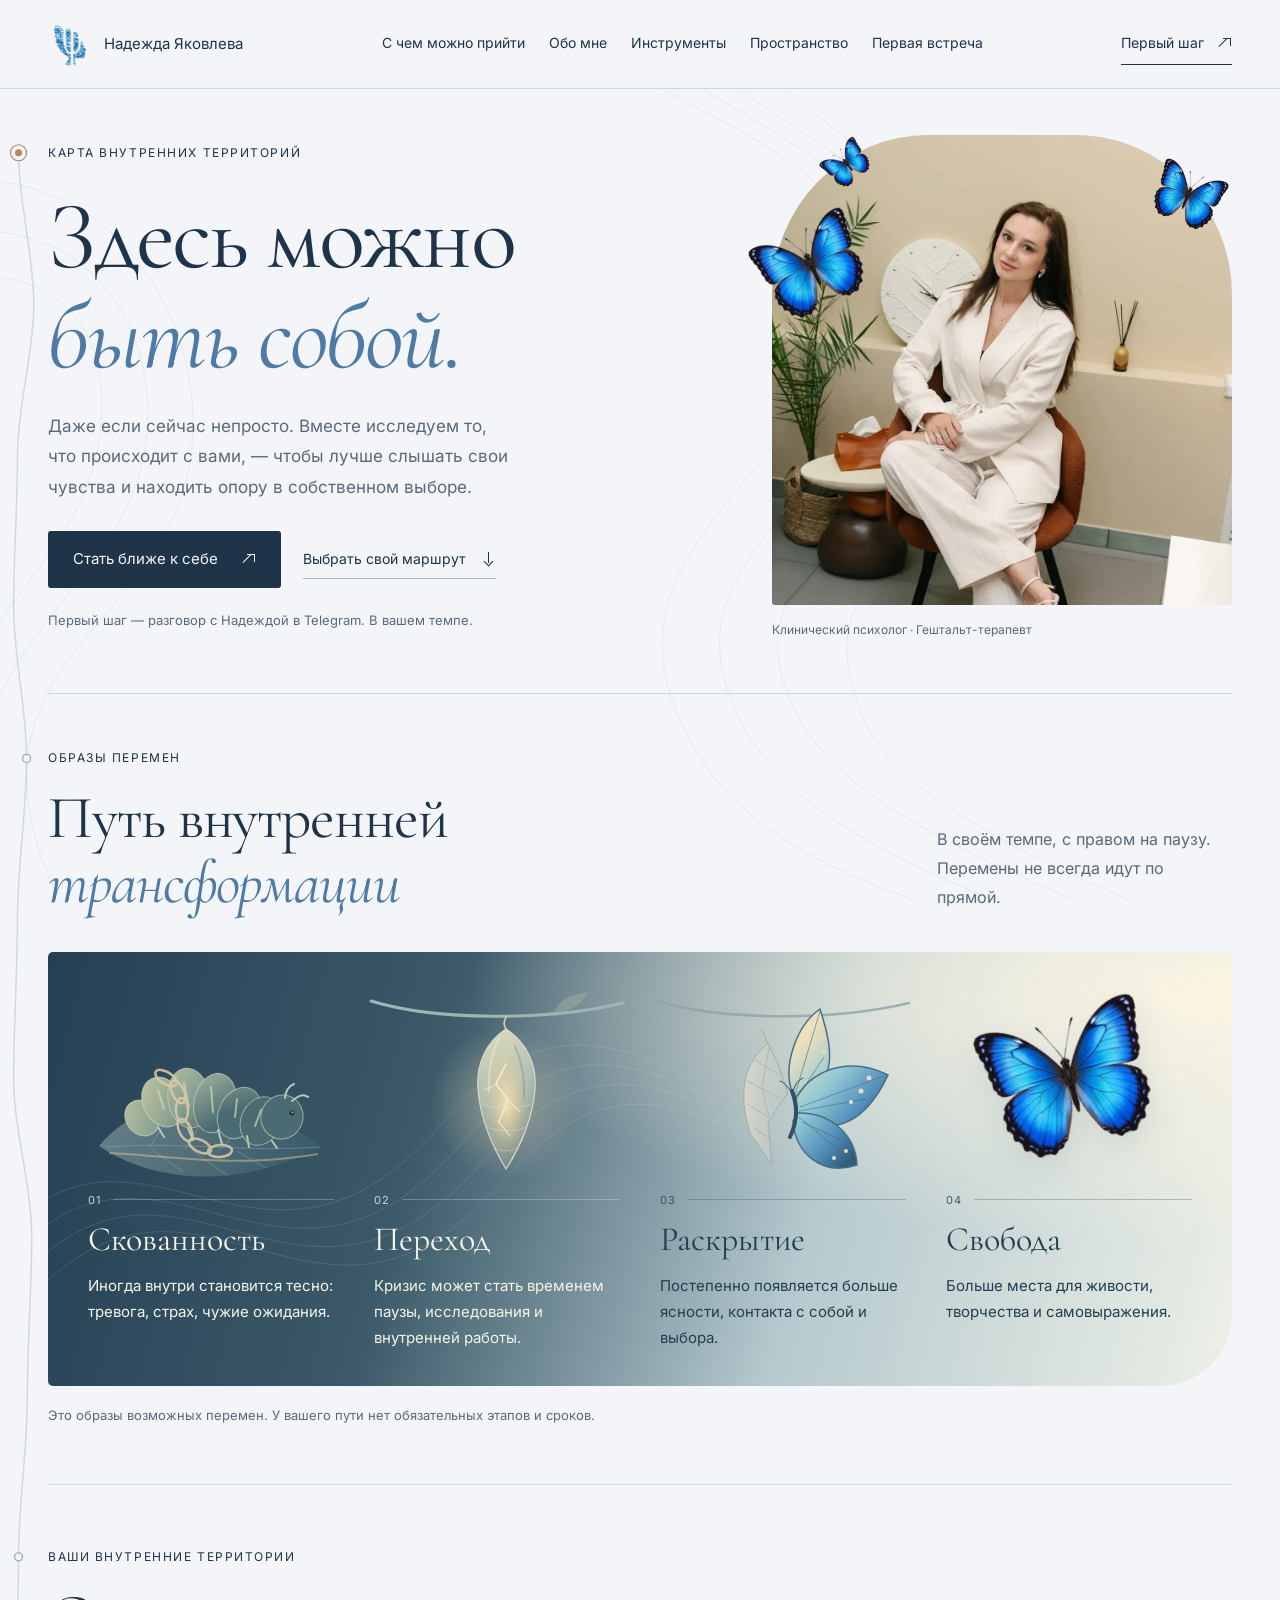
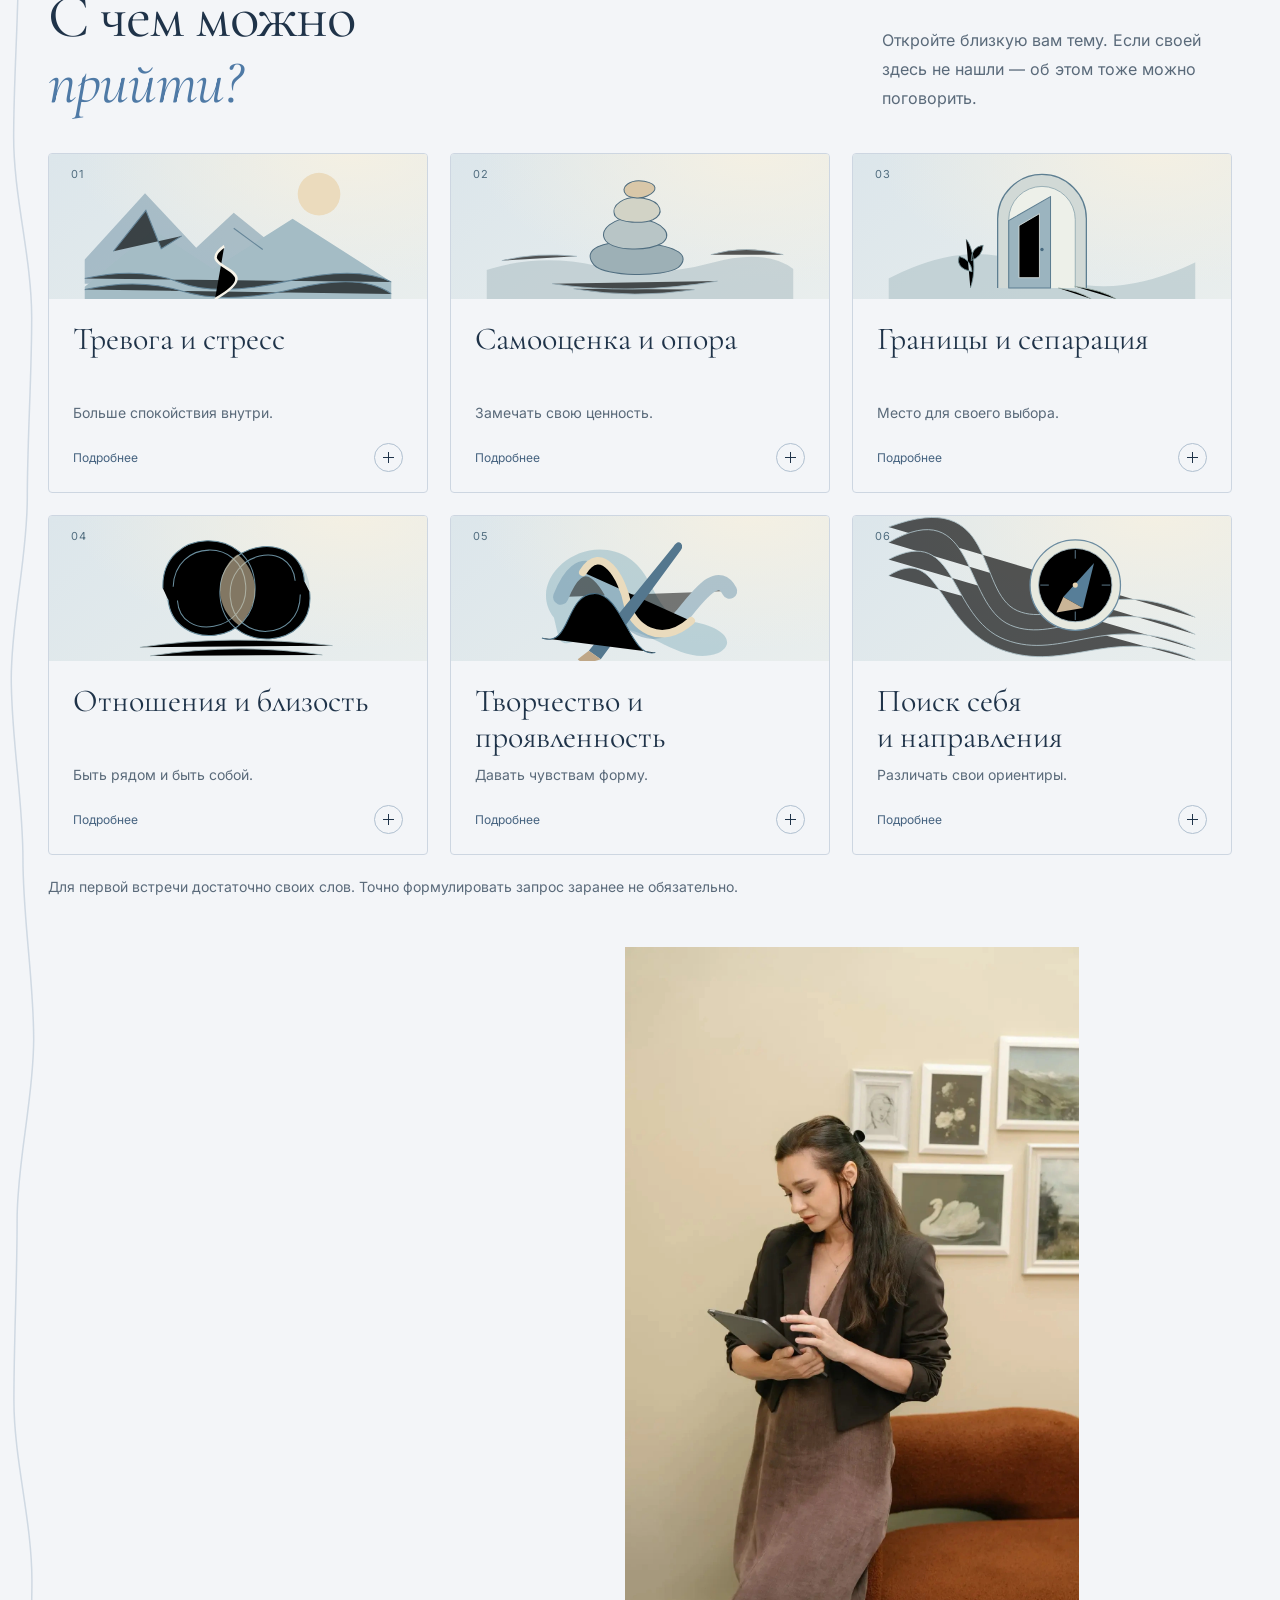
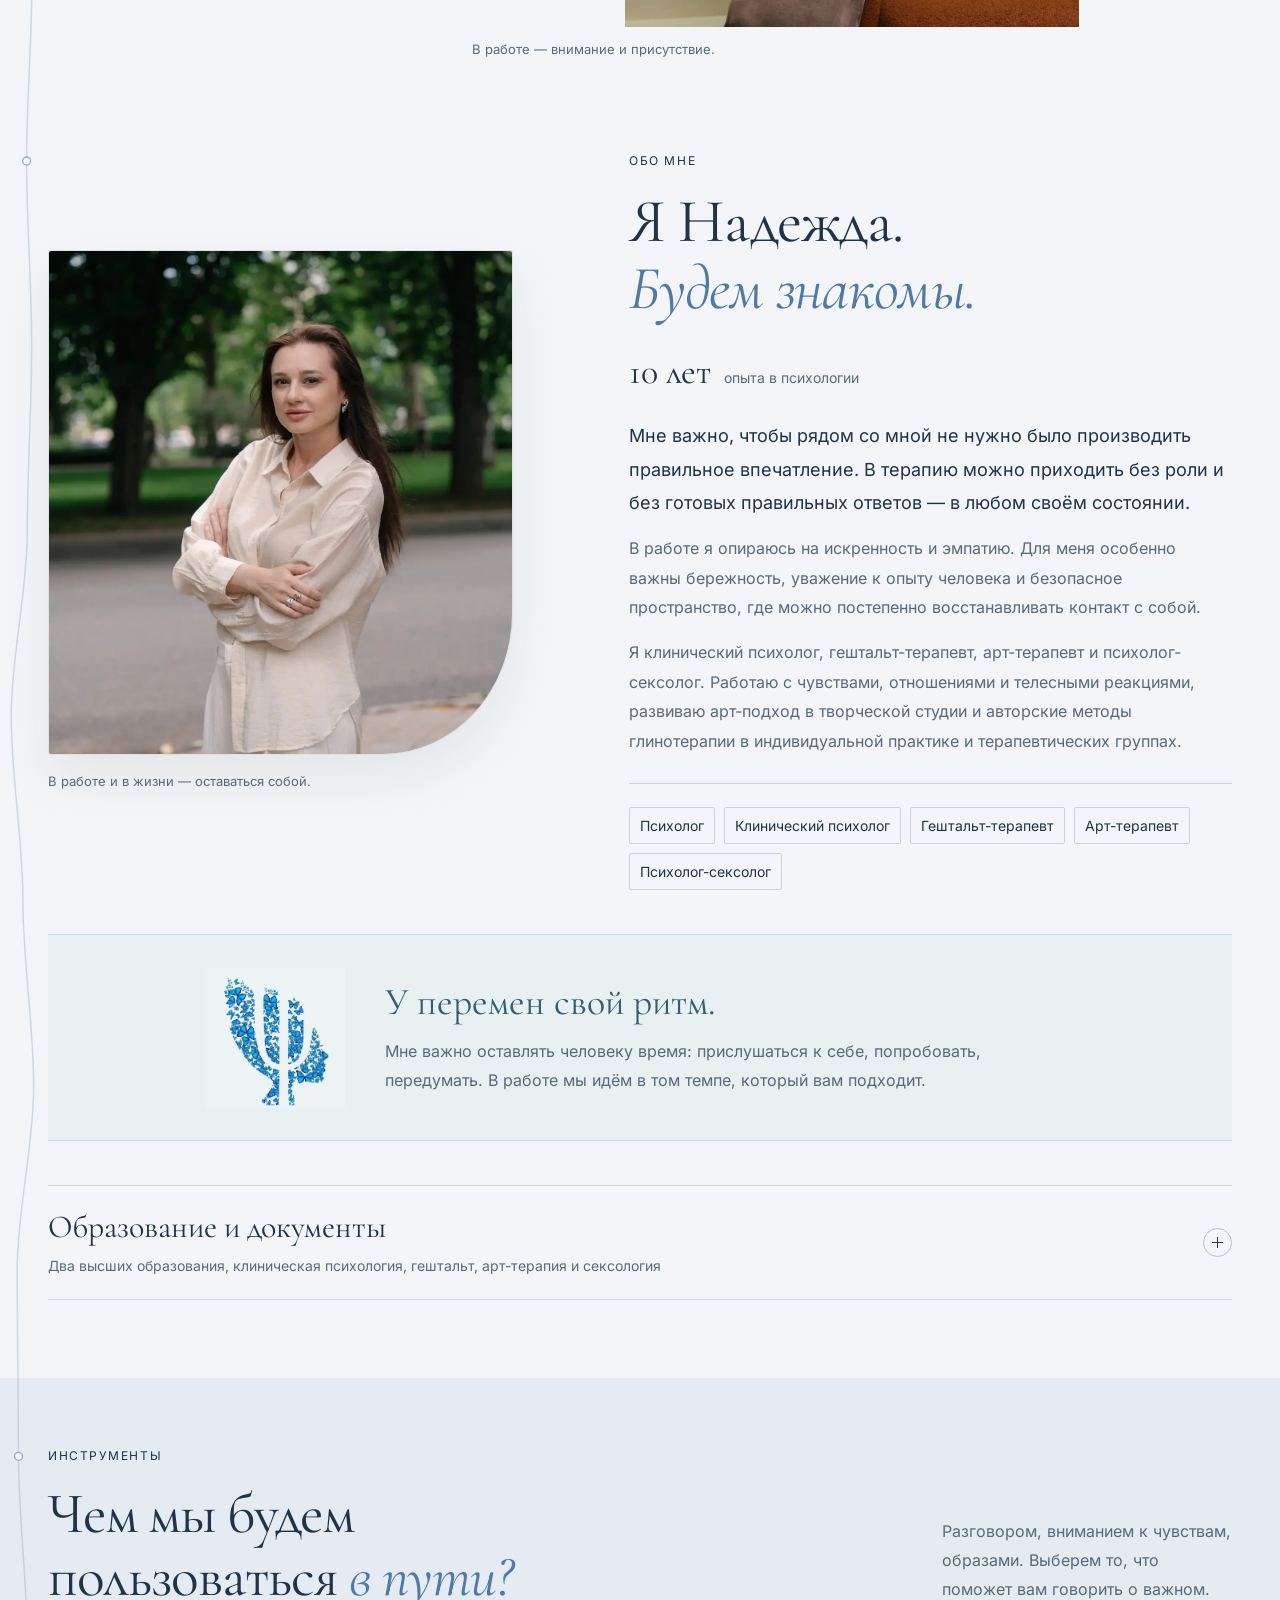
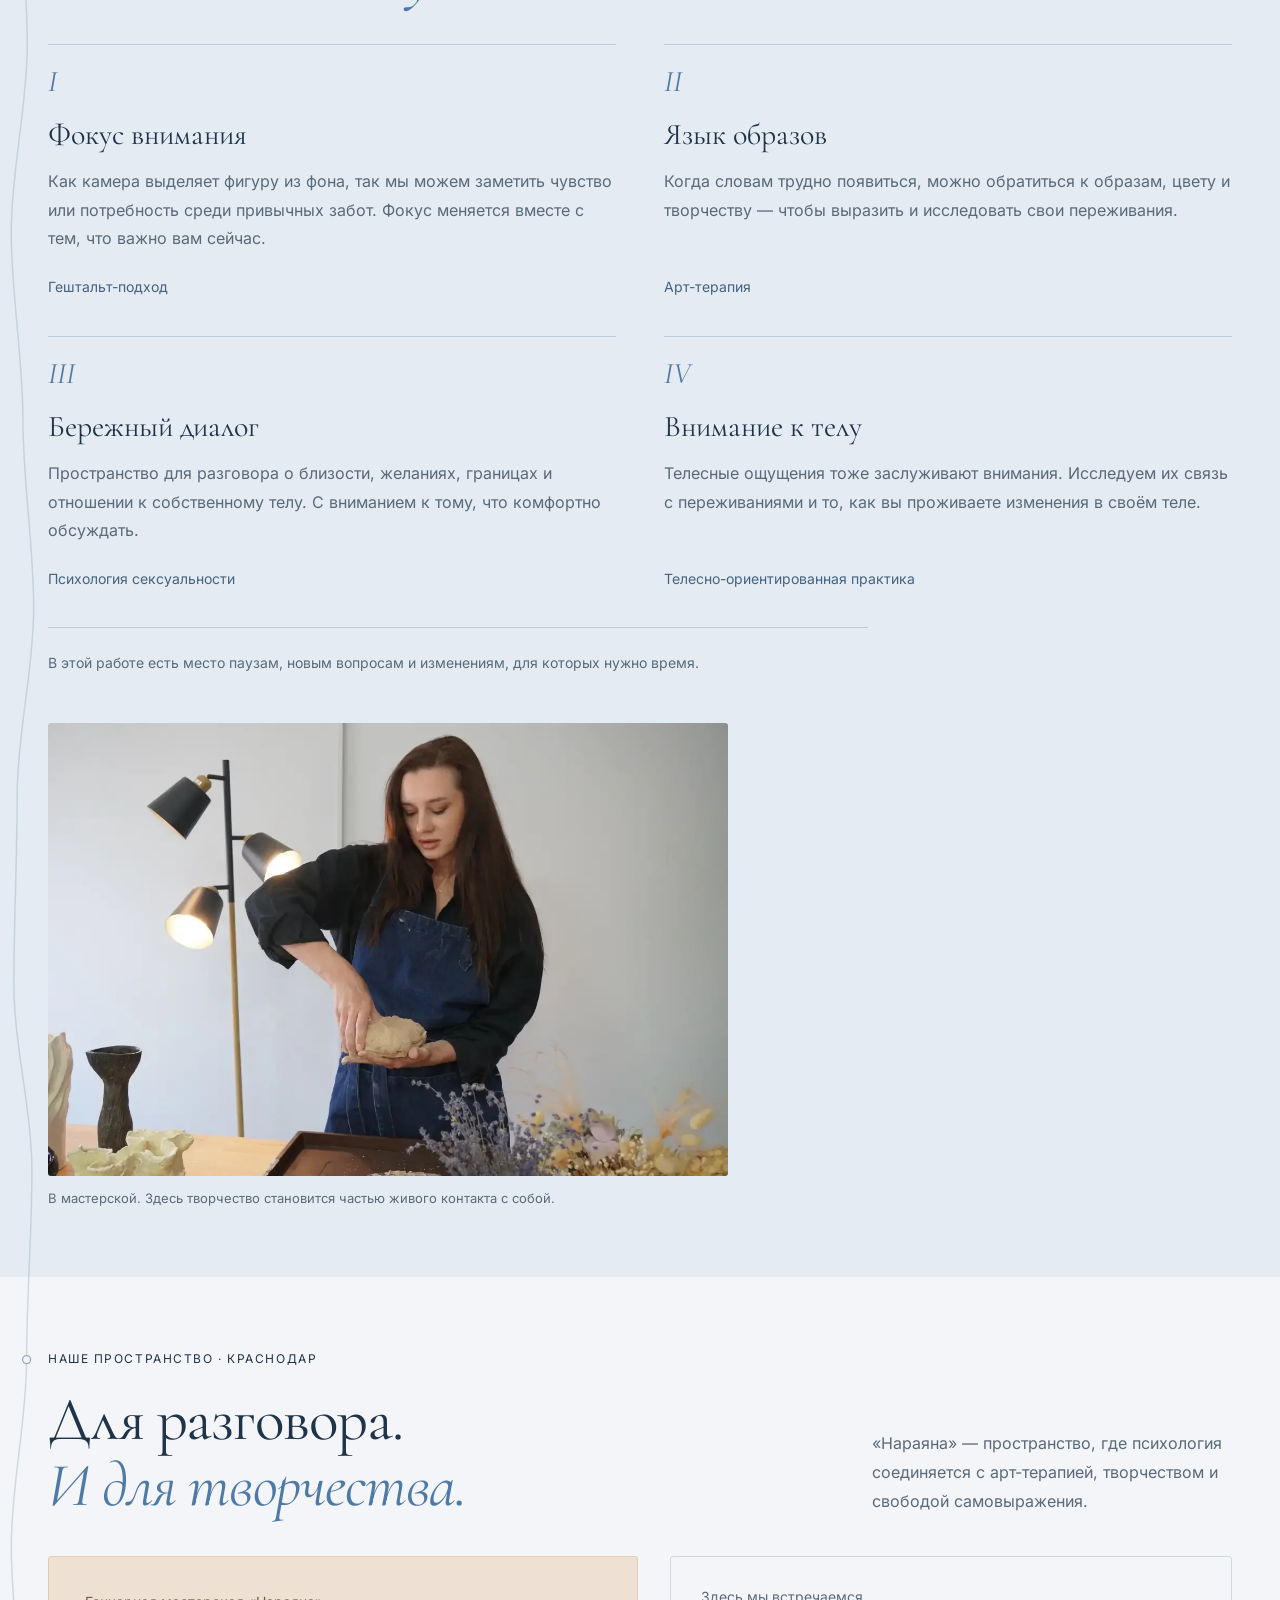
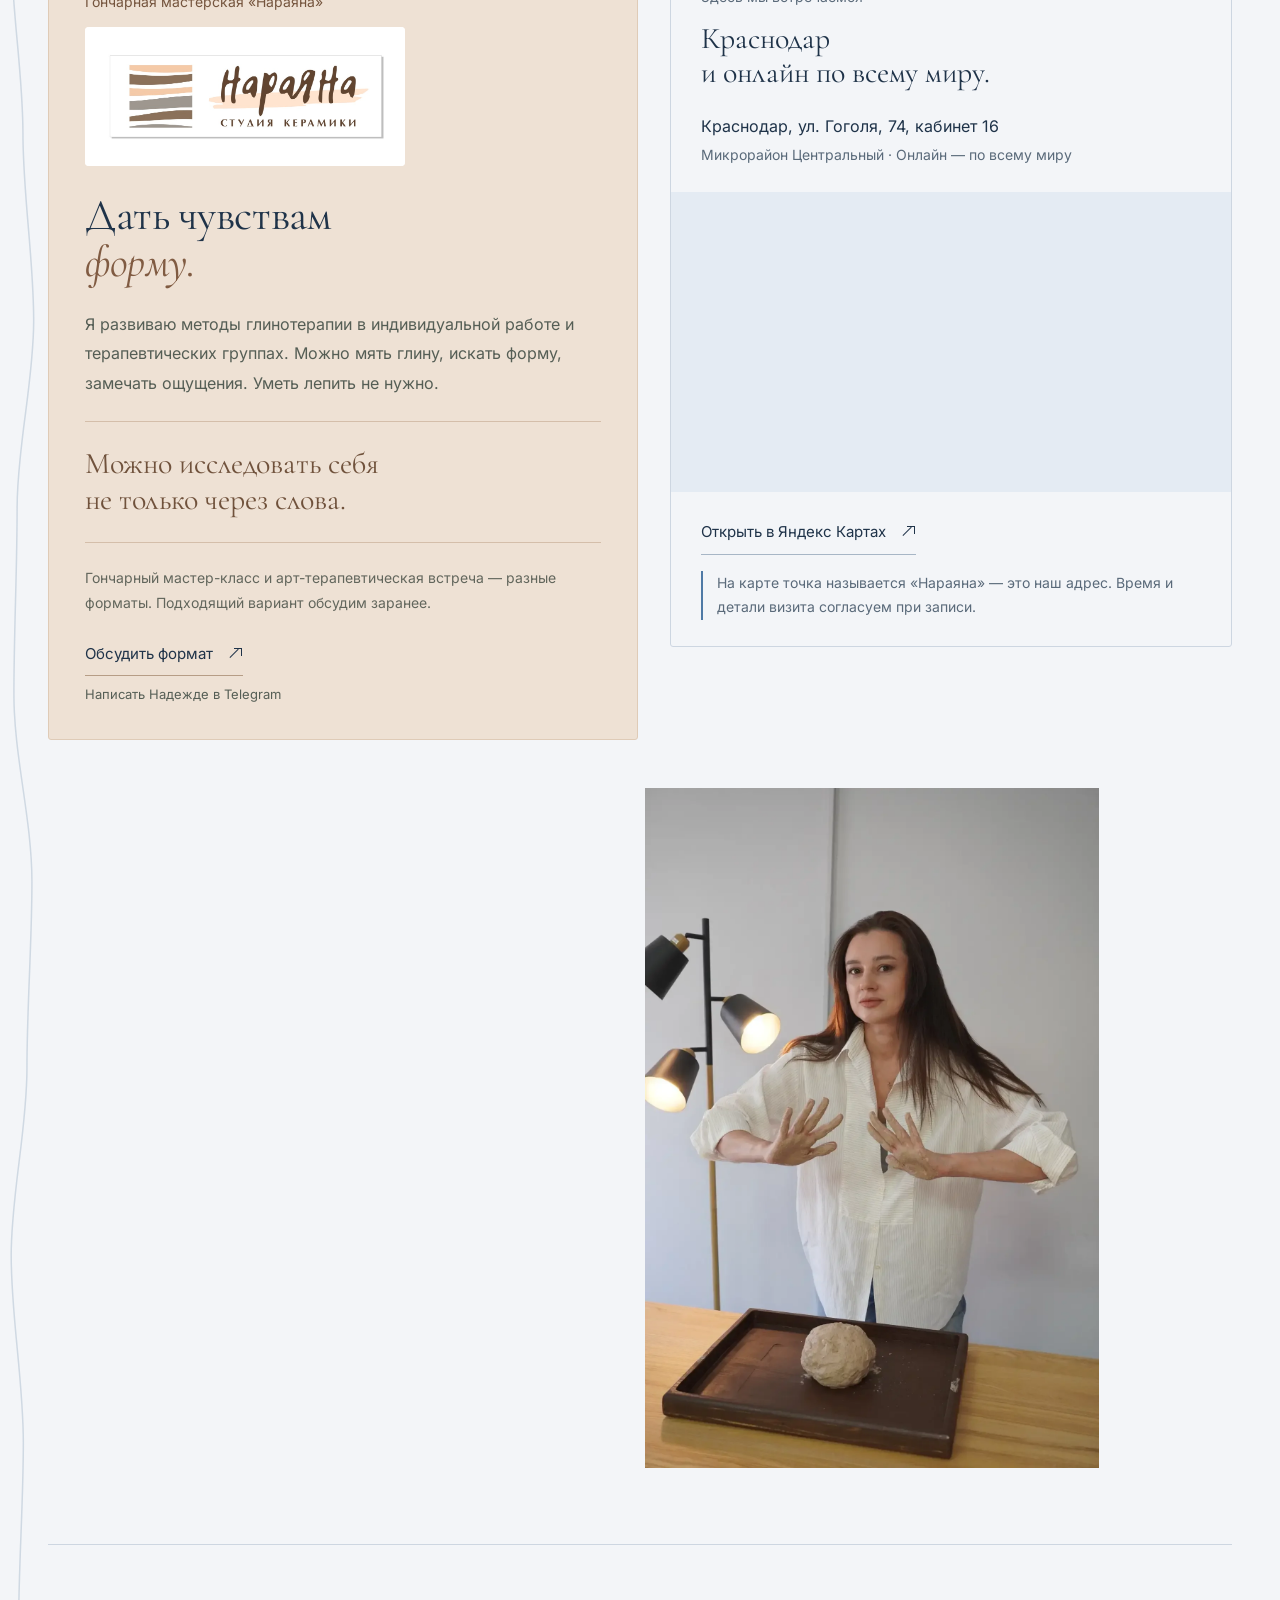
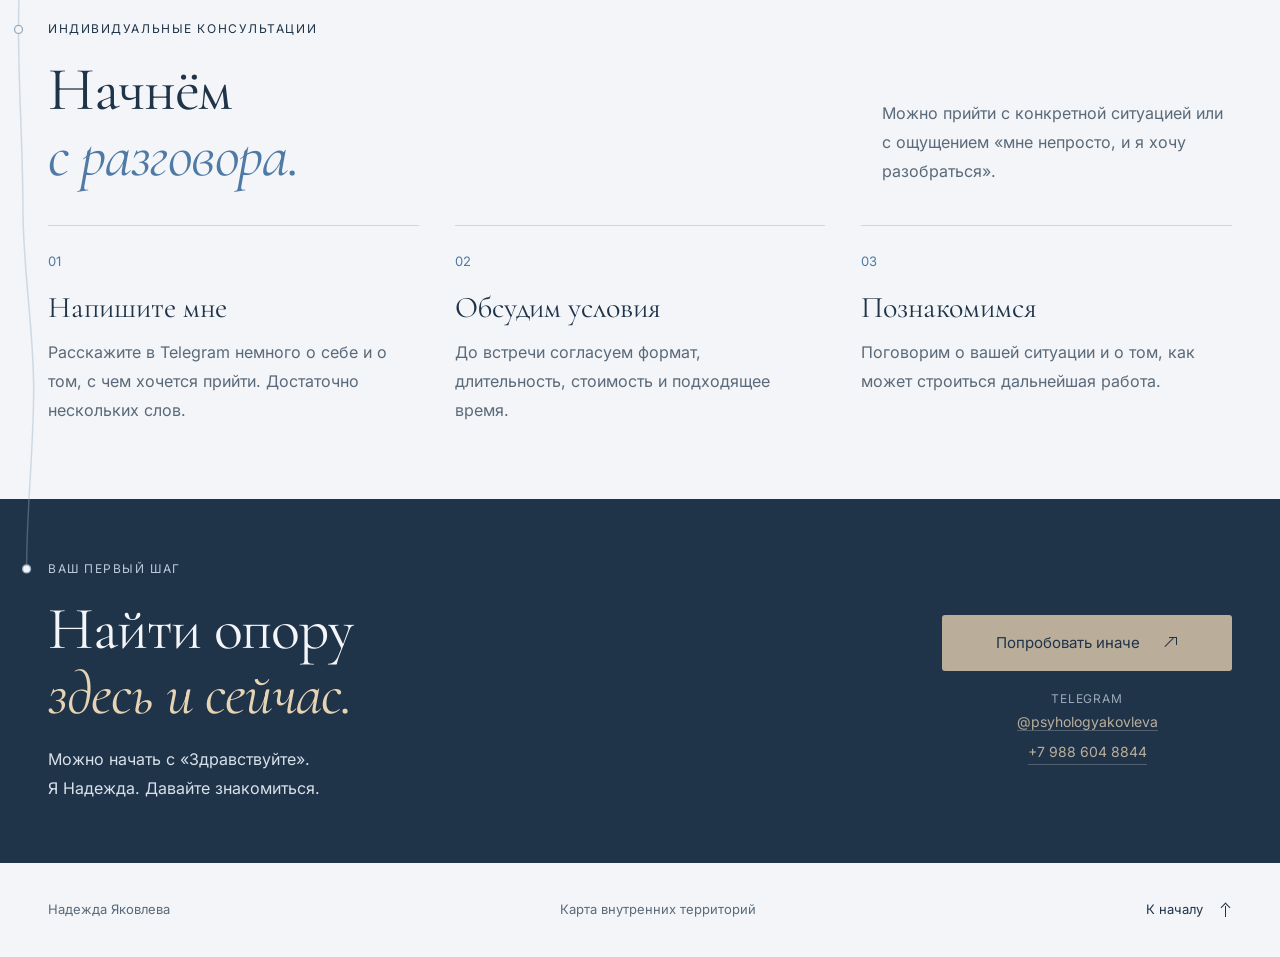
==== index.html @ 9ea39102 "Исправить кадрирование превью для MAX" ====
<!doctype html>
<html lang="ru" data-theme="blue">
<head>
  <meta charset="utf-8">
  <meta name="viewport" content="width=device-width, initial-scale=1">
  <meta name="theme-color" content="#f3f5f8">
  <meta name="description" content="Надежда Яковлева — клинический психолог, гештальт-терапевт, арт-терапевт, психолог-сексолог. Пространство, чтобы услышать себя и найти внутреннюю опору.">
  <meta name="robots" content="index, follow, max-image-preview:large">
  <link rel="canonical" href="https://daridarom.github.io/nadezhda-yakovleva-map/">
  <meta property="og:type" content="website">
  <meta property="og:locale" content="ru_RU">
  <meta property="og:site_name" content="Надежда Яковлева">
  <meta property="og:title" content="Надежда Яковлева — клинический психолог">
  <meta property="og:description" content="Карта внутренних территорий. Бережный разговор, чтобы лучше слышать себя и находить опору.">
  <meta property="og:url" content="https://daridarom.github.io/nadezhda-yakovleva-map/">
  <meta property="og:image" content="https://daridarom.github.io/nadezhda-yakovleva-map/assets/social-preview-nadezhda-max-20260924.jpg">
  <meta property="og:image:secure_url" content="https://daridarom.github.io/nadezhda-yakovleva-map/assets/social-preview-nadezhda-max-20260924.jpg">
  <meta property="og:image:type" content="image/jpeg">
  <meta property="og:image:width" content="1200">
  <meta property="og:image:height" content="630">
  <meta property="og:image:alt" content="Надежда Яковлева — клинический психолог и гештальт-терапевт.">
  <meta name="twitter:card" content="summary_large_image">
  <meta name="twitter:title" content="Надежда Яковлева — клинический психолог">
  <meta name="twitter:description" content="Карта внутренних территорий. Бережный разговор, чтобы лучше слышать себя и находить опору.">
  <meta name="twitter:image" content="https://daridarom.github.io/nadezhda-yakovleva-map/assets/social-preview-nadezhda-max-20260924.jpg">
  <meta name="twitter:image:alt" content="Надежда Яковлева — клинический психолог и гештальт-терапевт">
  <title>Надежда Яковлева — Карта внутренних территорий</title>
  <link rel="icon" type="image/webp" href="assets/nadezhda-butterfly-mark.webp">
  <link rel="stylesheet" href="styles.css">
  <script>try{const q=new URLSearchParams(location.search).get("theme");const saved=localStorage.getItem("nadezhda-theme");const t=(q==="blue"||q==="sand")?q:((saved==="blue"||saved==="sand")?saved:"blue");if(t==="blue")document.documentElement.dataset.theme="blue";else delete document.documentElement.dataset.theme;if(q==="blue"||q==="sand")localStorage.setItem("nadezhda-theme",q)}catch(e){}</script>
  <script src="script.js" defer></script>
</head>
<body>
  <a class="skip-link" href="#main">Перейти к содержанию</a>
  <svg class="map-contours" viewBox="0 0 1440 1100" preserveAspectRatio="xMidYMid slice" aria-hidden="true" focusable="false">
    <g fill="none">
      <path d="M660 -80C490 115 1020 125 960 345S655 630 780 850 1300 1030 1350 1200"/>
      <path d="M715 -80C545 100 1080 155 1020 370S730 635 838 830 1370 1060 1410 1200"/>
      <path d="M770 -80C610 110 1145 180 1075 405S805 645 900 820 1460 1070 1480 1200"/>
      <path d="M830 -80C690 105 1200 220 1130 440S900 640 970 815 1540 1080 1550 1200"/>
      <path d="M-140 235C125 135 260 400 205 565S-50 770 65 1020"/>
      <path d="M-130 290C105 205 205 405 153 555S-110 790 10 1045"/>
      <path d="M-130 345C80 265 148 405 100 550S-170 805 -45 1080"/>
    </g>
  </svg>
  <svg id="journey-track" class="journey-track" aria-hidden="true" focusable="false" hidden>
    <defs><linearGradient id="journey-ink" x1="0" y1="0" x2="0" y2="3500" gradientUnits="userSpaceOnUse"><stop class="journey-ink-start" stop-color="#657c60"/><stop class="journey-ink-mid" offset=".67" stop-color="#a77e53"/><stop class="journey-ink-end" offset="1" stop-color="#dec7a7"/></linearGradient></defs>
    <path class="journey-base" id="journey-base" fill="none"/>
    <path class="journey-progress" id="journey-progress" fill="none"/>
    <g id="journey-stops"></g>
    <g class="journey-marker" id="journey-marker"><circle class="journey-halo" r="8"/><circle class="journey-dot" r="3.5"/></g>
  </svg>
  <div class="journey-butterfly" id="journey-butterfly" aria-hidden="true" hidden><span class="morpho"><span class="morpho-wing wing-left"></span><span class="morpho-wing wing-right"></span><span class="morpho-body"></span></span></div>
  <header class="header">
    <div class="header-inner wrap">
      <a class="brand" href="#home" aria-label="Надежда Яковлева — на главную"><img class="brand-butterflies" src="assets/nadezhda-butterfly-mark.webp" width="698" height="700" alt=""><span>Надежда Яковлева</span></a>
      <nav class="desktop-nav" aria-label="Основная навигация"><a href="#map">С чем можно прийти</a><a href="#about">Обо мне</a><a href="#approach">Инструменты</a><a href="#space">Пространство</a><a href="#meeting">Первая встреча</a></nav>
      <a class="header-contact" href="https://t.me/psyhologyakovleva" target="_blank" rel="noopener noreferrer" aria-label="Первый шаг — написать Надежде в Telegram">Первый шаг <span class="line-icon line-icon-external" aria-hidden="true"></span></a>
      <button class="menu-toggle" type="button" aria-expanded="false" aria-controls="mobile-nav" aria-label="Открыть меню"><span></span><span></span></button>
    </div>
    <nav id="mobile-nav" class="mobile-nav wrap" aria-label="Мобильная навигация" hidden><a href="#map">С чем можно прийти</a><a href="#about">Обо мне</a><a href="#approach">Инструменты</a><a href="#space">Пространство и адрес</a><a href="#meeting">Первая встреча</a><a class="mobile-contact" href="https://t.me/psyhologyakovleva" target="_blank" rel="noopener noreferrer">Начать разговор в Telegram <span class="line-icon line-icon-external" aria-hidden="true"></span></a></nav>
  </header>
  <main id="main">
    <section class="hero wrap" id="home" aria-labelledby="hero-title">
      <div class="hero-copy">
        <p class="eyebrow">Карта внутренних территорий</p>
        <h1 id="hero-title">Здесь можно<br><em>быть собой.</em></h1>
        <p class="hero-description">Даже если сейчас непросто. Вместе исследуем то, что происходит с вами, — чтобы лучше слышать свои чувства и находить опору в собственном выборе.</p>
        <div class="hero-actions"><a class="button button-dark" href="https://t.me/psyhologyakovleva" target="_blank" rel="noopener noreferrer">Стать ближе к себе <span class="line-icon line-icon-external" aria-hidden="true"></span></a><a class="text-link" href="#map">Выбрать свой маршрут <span class="line-icon line-icon-down" aria-hidden="true"></span></a></div>
        <p class="hero-note">Первый шаг — разговор с Надеждой в Telegram. В вашем темпе.</p>
      </div>
      <figure class="hero-photo"><div class="portrait-frame"><div class="hero-photo-crop"><img src="assets/portrait-studio.webp" width="1280" height="1920" alt="Надежда Яковлева в кабинете" fetchpriority="high"></div><div class="morpho-scene hero-flight" aria-hidden="true"><span class="morpho-flight butterfly-one"><span class="morpho"><span class="morpho-wing wing-left"></span><span class="morpho-wing wing-right"></span><span class="morpho-body"></span></span></span><span class="morpho-flight butterfly-two"><span class="morpho"><span class="morpho-wing wing-left"></span><span class="morpho-wing wing-right"></span><span class="morpho-body"></span></span></span><span class="morpho-flight butterfly-three"><span class="morpho"><span class="morpho-wing wing-left"></span><span class="morpho-wing wing-right"></span><span class="morpho-body"></span></span></span></div></div><figcaption>Клинический психолог · Гештальт-терапевт</figcaption></figure>
    </section>

    <section id="transformation" class="transformation-section wrap" aria-labelledby="transformation-title">
      <div class="section-heading"><div><p class="eyebrow">Образы перемен</p><h2 id="transformation-title">Путь внутренней<br><em>трансформации</em></h2></div><p>В своём темпе, с правом на паузу. Перемены не всегда идут по прямой.</p></div>
      <div class="transformation-landscape">
        <svg class="transformation-contours" viewBox="0 0 1200 440" preserveAspectRatio="none" aria-hidden="true" focusable="false"><g fill="none" stroke="currentColor"><path d="M-80 330C80 90 206 400 401 172S717 314 875 80 1120 16 1290 106"/><path d="M-70 350C100 103 225 420 421 192S737 334 895 100 1140 36 1310 126"/><path d="M-60 370C120 116 244 440 441 212S757 354 915 120 1160 56 1330 146"/><path d="M-50 390C140 129 263 460 461 232S777 374 935 140 1180 76 1350 166"/></g></svg>
        <ol class="transformation-path" aria-label="Четыре образа внутренней трансформации">
          <li class="transformation-stage stage-bound">
            <div class="stage-art"><img src="assets/transformation-caterpillar.svg" width="260" height="210" alt="Гусеница на листе, окружённая свободной петлёй из звеньев" loading="lazy"></div>
            <div class="stage-copy"><span class="stage-number" aria-hidden="true">01</span><h3>Скованность</h3><p>Иногда внутри становится тесно: тревога, страх, чужие ожидания.</p></div>
          </li>
          <li class="transformation-stage stage-pause">
            <div class="stage-art"><img src="assets/transformation-cocoon.svg" width="260" height="210" alt="Кокон на ветке с тонкой светлой линией" loading="lazy"></div>
            <div class="stage-copy"><span class="stage-number" aria-hidden="true">02</span><h3>Переход</h3><p>Кризис может стать временем паузы, исследования и внутренней работы.</p></div>
          </li>
          <li class="transformation-stage stage-opening">
            <div class="stage-art"><img src="assets/transformation-opening.svg" width="260" height="210" alt="Бабочка постепенно раскрывает крылья у кокона" loading="lazy"></div>
            <div class="stage-copy"><span class="stage-number" aria-hidden="true">03</span><h3>Раскрытие</h3><p>Постепенно появляется больше ясности, контакта с собой и выбора.</p></div>
          </li>
          <li class="transformation-stage stage-free">
            <div class="stage-art morpho-scene"><span class="stage-butterfly morpho" aria-hidden="true"><span class="morpho-wing wing-left"></span><span class="morpho-wing wing-right"></span><span class="morpho-body"></span></span><span class="visually-hidden">Синяя бабочка с расправленными крыльями</span></div>
            <div class="stage-copy"><span class="stage-number" aria-hidden="true">04</span><h3>Свобода</h3><p>Больше места для живости, творчества и самовыражения.</p></div>
          </li>
        </ol>
      </div>
      <p class="transformation-note">Это образы возможных перемен. У вашего пути нет обязательных этапов и сроков.</p>
    </section>

    <section id="map" class="topics-section wrap" aria-labelledby="map-title">
      <div class="section-heading"><div><p class="eyebrow">Ваши внутренние территории</p><h2 id="map-title">С чем можно<br><em>прийти?</em></h2></div><p>Откройте близкую вам тему. Если своей здесь не нашли — об этом тоже можно поговорить.</p></div>
      <div class="territories">
        <details class="route territory" name="conversation-topics" id="route-anxiety" data-topic="anxiety">
          <summary>
            <span class="territory-art" aria-hidden="true"><span class="territory-number">01</span><svg viewBox="0 0 360 170" focusable="false"><use href="assets/territories.svg#quiet"/></svg></span>
            <span class="territory-label"><span class="route-name">Тревога и стресс</span><span class="route-subtitle">Больше спокойствия внутри.</span></span>
            <span class="territory-toggle"><span class="territory-more">Подробнее</span><span class="territory-less">Свернуть</span><span class="route-icon" aria-hidden="true"></span></span>
          </summary>
          <div class="route-body"><p>Тревожные и депрессивные состояния, панические атаки, ПТСР и кПТСР. Психосоматические проявления, телесные реакции и психологическая адаптация после физических травм.</p><p>Можно начать с того, что вы чувствуете, даже если пока трудно найти слова.</p></div>
        </details>
        <details class="route territory" name="conversation-topics" id="route-quiet" data-topic="quiet">
          <summary>
            <span class="territory-art" aria-hidden="true"><span class="territory-number">02</span><svg viewBox="0 0 360 170" focusable="false"><use href="assets/territories.svg#ground"/></svg></span>
            <span class="territory-label"><span class="route-name">Самооценка и опора</span><span class="route-subtitle">Замечать свою ценность.</span></span>
            <span class="territory-toggle"><span class="territory-more">Подробнее</span><span class="territory-less">Свернуть</span><span class="route-icon" aria-hidden="true"></span></span>
          </summary>
          <div class="route-body"><p>Неуверенность, самокритика, чувство вины и трудности с принятием себя. Эмоциональные трудности, потеря интереса и ощущение пустоты.</p><p>Исследуем, что помогает поддерживать себя и обходиться со своими чувствами.</p></div>
        </details>
        <details class="route territory" name="conversation-topics" id="route-adult" data-topic="adult">
          <summary>
            <span class="territory-art" aria-hidden="true"><span class="territory-number">03</span><svg viewBox="0 0 360 170" focusable="false"><use href="assets/territories.svg#threshold"/></svg></span>
            <span class="territory-label"><span class="route-name">Границы и сепарация</span><span class="route-subtitle">Место для своего выбора.</span></span>
            <span class="territory-toggle"><span class="territory-more">Подробнее</span><span class="territory-less">Свернуть</span><span class="route-icon" aria-hidden="true"></span></span>
          </summary>
          <div class="route-body"><p>Личные границы, сепарация и детско-родительские отношения. Детские травмы и травмы развития, чужие ожидания и трудность сказать «нет».</p><p>Из детства во взрослость: как замечать свои желания и принимать собственные решения.</p></div>
        </details>
        <details class="route territory" name="conversation-topics" id="route-relations" data-topic="relations">
          <summary>
            <span class="territory-art" aria-hidden="true"><span class="territory-number">04</span><svg viewBox="0 0 360 170" focusable="false"><use href="assets/territories.svg#closeness"/></svg></span>
            <span class="territory-label"><span class="route-name">Отношения и близость</span><span class="route-subtitle">Быть рядом и быть собой.</span></span>
            <span class="territory-toggle"><span class="territory-more">Подробнее</span><span class="territory-less">Свернуть</span><span class="route-icon" aria-hidden="true"></span></span>
          </summary>
          <div class="route-body"><p>Отношения в паре, конфликты, одиночество и трудности с близостью. Вопросы сексуальности и половой идентичности, желания и отношение к собственному телу.</p><p>Говорим о том, что для вас важно, с уважением к вашим границам.</p></div>
        </details>
        <details class="route territory" name="conversation-topics" id="route-self" data-topic="self">
          <summary>
            <span class="territory-art" aria-hidden="true"><span class="territory-number">05</span><svg viewBox="0 0 360 170" focusable="false"><use href="assets/territories.svg#expression"/></svg></span>
            <span class="territory-label"><span class="route-name">Творчество и проявленность</span><span class="route-subtitle">Давать чувствам форму.</span></span>
            <span class="territory-toggle"><span class="territory-more">Подробнее</span><span class="territory-less">Свернуть</span><span class="route-icon" aria-hidden="true"></span></span>
          </summary>
          <div class="route-body"><p>Страх оценки, трудность выражать себя, творческий поиск и потеря вдохновения. Возможность исследовать чувства через образы, глину и другие арт-практики.</p><p>Уметь рисовать или лепить не обязательно. Можно пробовать и замечать, что вам откликается.</p></div>
        </details>
        <details class="route territory" name="conversation-topics" id="route-direction" data-topic="direction">
          <summary>
            <span class="territory-art" aria-hidden="true"><span class="territory-number">06</span><svg viewBox="0 0 360 170" focusable="false"><use href="assets/territories.svg#direction"/></svg></span>
            <span class="territory-label"><span class="route-name">Поиск себя и направления</span><span class="route-subtitle">Различать свои ориентиры.</span></span>
            <span class="territory-toggle"><span class="territory-more">Подробнее</span><span class="territory-less">Свернуть</span><span class="route-icon" aria-hidden="true"></span></span>
          </summary>
          <div class="route-body"><p>Самопознание, жизненные перемены и поиск смысла. Профориентация, смена профессии, бизнес-психология и вопросы собственного дела.</p><p>Посмотрим, чего хочется именно вам и на что можно опереться в выборе.</p></div>
        </details>
      </div>
      <p class="topics-note">Для первой встречи достаточно своих слов. Точно формулировать запрос заранее не обязательно.</p>
    </section>

    <section class="about-section wrap" id="about" aria-labelledby="about-title">
      <figure class="about-photo"><img src="assets/portrait.webp" width="1280" height="1920" alt="Надежда Яковлева в парке" loading="lazy"><figcaption>В работе и в жизни — оставаться собой.</figcaption></figure>
      <div class="about-copy"><p class="eyebrow">Обо мне</p><h2 id="about-title">Я Надежда.<br><em>Будем знакомы.</em></h2><p class="experience-note"><strong>10 лет</strong><span>опыта в психологии</span></p><p class="lead">Мне важно, чтобы рядом со мной не нужно было производить правильное впечатление. В терапию можно приходить без роли и без готовых правильных ответов — в любом своём состоянии.</p><p>В работе я опираюсь на искренность и эмпатию. Для меня особенно важны бережность, уважение к опыту человека и безопасное пространство, где можно постепенно восстанавливать контакт с собой.</p><p>Я клинический психолог, гештальт-терапевт, арт-терапевт и психолог-сексолог. Работаю с чувствами, отношениями и телесными реакциями, развиваю арт-подход в творческой студии и авторские методы глинотерапии в индивидуальной практике и терапевтических группах.</p><div class="qualifications" aria-label="Мои специализации"><span>Психолог</span><span>Клинический психолог</span><span>Гештальт-терапевт</span><span>Арт-терапевт</span><span>Психолог-сексолог</span></div></div>
      <div class="symbol-note"><img src="assets/nadezhda-butterfly-mark.webp" width="698" height="700" alt="Знак психологического центра Надежды Яковлевой, составленный из синих бабочек" loading="lazy"><div><h3>У перемен свой ритм.</h3><p>Мне важно оставлять человеку время: прислушаться к себе, попробовать, передумать. В работе мы идём в том темпе, который вам подходит.</p></div></div>
      <details class="education-panel" id="education">
        <summary><span><span class="education-title">Образование и документы</span><span class="education-caption">Два высших образования, клиническая психология, гештальт, арт-терапия и сексология</span></span><span class="route-icon" aria-hidden="true"></span></summary>
        <div class="education-grid">
          <article class="education-item"><p class="education-year">2005 · Высшее образование</p><h3>Психология</h3><p>Кубанский государственный университет. Квалификация «Психолог. Преподаватель психологии».</p><a class="document-link" href="assets/diploma-kubsu-2005.webp" target="_blank" rel="noopener noreferrer" aria-label="Открыть диплом Кубанского государственного университета в полном размере"><img src="assets/diploma-kubsu-2005.webp" alt="Диплом Кубанского государственного университета по специальности «Психология», 2005 год" width="876" height="1240" loading="lazy"><span>Открыть диплом <span class="line-icon line-icon-external" aria-hidden="true"></span></span></a></article>
          <article class="education-item"><p class="education-year">2006 · Высшее образование</p><h3>Переводчик в сфере профессиональных коммуникаций</h3><p>Кубанский государственный университет, обучение в 2002–2006 годах.</p><a class="document-link" href="assets/diploma-second-20260922.webp" target="_blank" rel="noopener noreferrer" aria-label="Открыть диплом о дополнительной квалификации в полном размере"><img src="assets/diploma-second-20260922.webp" alt="Диплом о дополнительной квалификации «Переводчик в сфере профессиональной коммуникации», 2006 год" width="1318" height="926" loading="lazy"><span>Открыть диплом <span class="line-icon line-icon-external" aria-hidden="true"></span></span></a></article>
          <article class="education-item"><p class="education-year">2024 · 744 часа</p><h3>Клиническая психология</h3><p>Профессиональная переподготовка. Институт прикладной психологии в социальной сфере.</p><a class="document-link" href="assets/diploma-clinical-2024.png" target="_blank" rel="noopener noreferrer" aria-label="Открыть диплом по клинической психологии в полном размере"><img src="assets/diploma-clinical-2024.png" alt="Диплом Надежды Владимировны Яковлевой о квалификации клинического психолога, 2024 год" width="1680" height="1186" loading="lazy"><span>Открыть диплом <span class="line-icon line-icon-external" aria-hidden="true"></span></span></a></article>
          <article class="education-item"><p class="education-year">2026 · Сертификат</p><h3>Гештальт-терапия</h3><p>Теория и практика гештальт-терапии. Программа «Московский Гештальт Институт».</p><a class="document-link" href="assets/certificate-gestalt-2026.png" target="_blank" rel="noopener noreferrer" aria-label="Открыть сертификат по гештальт-терапии в полном размере"><img src="assets/certificate-gestalt-2026.png" alt="Сертификат Надежды Владимировны Яковлевой по гештальт-терапии, выдан 30 марта 2026 года" width="1680" height="1192" loading="lazy"><span>Открыть сертификат <span class="line-icon line-icon-external" aria-hidden="true"></span></span></a></article>
          <article class="education-item"><p class="education-year">2025 · 565 часов</p><h3>Арт-терапия</h3><p>Профессиональная переподготовка. Институт прикладной психологии в социальной сфере.</p><a class="document-rotated" href="assets/diploma-art-2025.jpg" target="_blank" rel="noopener noreferrer" aria-label="Открыть диплом по арт-терапии в полном размере"><img src="assets/diploma-art-2025.jpg" alt="Диплом Надежды Владимировны Яковлевой о квалификации арт-терапевта, 2025 год" width="1680" height="2335" loading="lazy"></a><a class="document-original" href="assets/diploma-art-2025.jpg" target="_blank" rel="noopener noreferrer">Открыть оригинал диплома <span class="line-icon line-icon-external" aria-hidden="true"></span></a></article>
          <article class="education-item"><p class="education-year">2023 · 320 часов</p><h3>Прикладная сексология</h3><p>Профессиональная переподготовка. Институт прикладной психологии в социальной сфере.</p><a class="document-link" href="assets/diploma-sexology-2023.png" target="_blank" rel="noopener noreferrer" aria-label="Открыть диплом по прикладной сексологии в полном размере"><img src="assets/diploma-sexology-2023.png" alt="Диплом Надежды Владимировны Яковлевой по прикладной сексологии, 2023 год" width="1680" height="1171" loading="lazy"><span>Открыть диплом <span class="line-icon line-icon-external" aria-hidden="true"></span></span></a></article>
        </div>
      </details>
    </section>

    <section id="approach" class="approach-section" aria-labelledby="approach-title"><div class="wrap"><div class="section-heading"><div><p class="eyebrow">Инструменты</p><h2 id="approach-title">Чем мы будем<br>пользоваться <em>в пути?</em></h2></div><p>Разговором, вниманием к чувствам, образами. Выберем то, что поможет вам говорить о важном.</p></div><div class="approach-grid">
      <article><span class="approach-no" aria-hidden="true">I</span><h3>Фокус внимания</h3><p>Как камера выделяет фигуру из фона, так мы можем заметить чувство или потребность среди привычных забот. Фокус меняется вместе с тем, что важно вам сейчас.</p><span class="method-label">Гештальт-подход</span></article>
      <article><span class="approach-no" aria-hidden="true">II</span><h3>Язык образов</h3><p>Когда словам трудно появиться, можно обратиться к образам, цвету и творчеству — чтобы выразить и исследовать свои переживания.</p><span class="method-label">Арт-терапия</span></article>
      <article><span class="approach-no" aria-hidden="true">III</span><h3>Бережный диалог</h3><p>Пространство для разговора о близости, желаниях, границах и отношении к собственному телу. С вниманием к тому, что комфортно обсуждать.</p><span class="method-label">Психология сексуальности</span></article>
      <article><span class="approach-no" aria-hidden="true">IV</span><h3>Внимание к телу</h3><p>Телесные ощущения тоже заслуживают внимания. Исследуем их связь с переживаниями и то, как вы проживаете изменения в своём теле.</p><span class="method-label">Телесно-ориентированная практика</span></article>
    </div><p class="process-note">В этой работе есть место паузам, новым вопросам и изменениям, для которых нужно время.</p></div></section>

    <section id="space" class="space-section wrap" aria-labelledby="space-title">
      <div class="section-heading"><div><p class="eyebrow">Наше пространство · Краснодар</p><h2 id="space-title">Для разговора.<br><em>И для творчества.</em></h2></div><p>«Нараяна» — пространство, где психология соединяется с арт-терапией, творчеством и свободой самовыражения.</p></div>
      <div class="space-grid">
        <article class="clay-card" aria-labelledby="clay-title">
          <p class="clay-label">Гончарная мастерская «Нараяна»</p>
          <img class="narayana-logo" src="assets/narayana-logo-20260922.jpg" width="1114" height="483" alt="Нараяна — студия керамики" loading="lazy">
          <h3 id="clay-title">Дать чувствам<br><em>форму.</em></h3>
          <p>Я развиваю методы глинотерапии в индивидуальной работе и терапевтических группах. Можно мять глину, искать форму, замечать ощущения. Уметь лепить не нужно.</p>
          <p class="clay-question">Можно исследовать себя не только через слова.</p>
          <p class="clay-note">Гончарный мастер-класс и арт-терапевтическая встреча — разные форматы. Подходящий вариант обсудим заранее.</p>
          <a class="text-link" href="https://t.me/psyhologyakovleva" target="_blank" rel="noopener noreferrer" aria-label="Дать чувствам форму — обсудить встречу с глиной в Telegram">Обсудить формат <span class="line-icon line-icon-external" aria-hidden="true"></span></a><p class="action-hint">Написать Надежде в Telegram</p>
        </article>
        <div class="place-card">
          <div class="place-copy"><p class="place-label">Здесь мы встречаемся</p><h3>Краснодар<br>и онлайн по всему миру.</h3><address>Краснодар, ул. Гоголя, 74, кабинет 16<span>Микрорайон Центральный · Онлайн — по всему миру</span></address></div>
          <iframe class="place-map" src="https://yandex.ru/map-widget/v1/?mode=search&amp;oid=99833103801&amp;ol=biz&amp;z=16" title="Нараяна и психологический центр — Краснодар, улица Гоголя, 74" width="560" height="300" loading="lazy" allowfullscreen referrerpolicy="strict-origin-when-cross-origin"></iframe>
          <div class="place-links"><a class="text-link" href="https://yandex.ru/maps/-/CTtc5-K3" target="_blank" rel="noopener noreferrer">Открыть в Яндекс Картах <span class="line-icon line-icon-external" aria-hidden="true"></span></a><p>На карте точка называется «Нараяна» — это наш адрес. Время и детали визита согласуем при записи.</p></div>
        </div>
      </div>
      <div class="studio-gallery" aria-label="Фотографии Надежды и мастерской">
        <figure><img src="assets/sea.webp" width="1280" height="1920" alt="Надежда Яковлева с планшетом" loading="lazy"><figcaption>В работе — внимание и присутствие.</figcaption></figure>
        <figure><img src="assets/clay-work.webp" width="1280" height="853" alt="Надежда разминает глину в мастерской" loading="lazy"><figcaption>В мастерской. Здесь творчество становится частью живого контакта с собой.</figcaption></figure>
        <figure><img src="assets/hands-clay.webp" width="1280" height="1920" alt="Надежда с руками в глине" loading="lazy"></figure>
      </div>
    </section>

    <section id="meeting" class="meeting-section wrap" aria-labelledby="meeting-title"><div class="section-heading"><div><p class="eyebrow">Индивидуальные консультации</p><h2 id="meeting-title">Начнём<br><em>с разговора.</em></h2></div><p>Можно прийти с конкретной ситуацией или с ощущением «мне непросто, и я хочу разобраться».</p></div><ol class="steps"><li><span>01</span><h3>Напишите мне</h3><p>Расскажите в Telegram немного о себе и о том, с чем хочется прийти. Достаточно нескольких слов.</p></li><li><span>02</span><h3>Обсудим условия</h3><p>До встречи согласуем формат, длительность, стоимость и подходящее время.</p></li><li><span>03</span><h3>Познакомимся</h3><p>Поговорим о вашей ситуации и о том, как может строиться дальнейшая работа.</p></li></ol></section>

    <section class="contact-section" id="contact" aria-labelledby="contact-title"><div class="wrap contact-inner"><div><p class="eyebrow">Ваш первый шаг</p><h2 id="contact-title">Найти опору<br><em>здесь и сейчас.</em></h2><p>Можно начать с «Здравствуйте».<br>Я Надежда. Давайте знакомиться.</p></div><div class="contact-action"><a class="button button-sand" href="https://t.me/psyhologyakovleva" target="_blank" rel="noopener noreferrer" aria-label="Попробовать иначе — написать Надежде в Telegram">Попробовать иначе <span class="line-icon line-icon-external" aria-hidden="true"></span></a><p class="contact-details"><span>Telegram</span><br><a href="https://t.me/psyhologyakovleva" target="_blank" rel="noopener noreferrer">@psyhologyakovleva</a><br><a class="contact-phone" href="tel:+79886048844">+7 988 604 8844</a></p></div></div></section>
  </main>
  <footer class="footer wrap"><span>Надежда Яковлева</span><span>Карта внутренних территорий</span><a href="#home">К началу <span class="line-icon line-icon-up" aria-hidden="true"></span></a></footer>
</body>
</html>
---- styles.css ----
@font-face{font-family:Cormorant;src:url('assets/cormorant-cyrillic.ttf') format('truetype');font-style:normal;font-weight:400;font-display:swap}
@font-face{font-family:Cormorant;src:url('assets/cormorant-cyrillic-italic.ttf') format('truetype');font-style:italic;font-weight:400;font-display:swap}
@font-face{font-family:Inter;src:url('assets/inter-cyrillic.ttf') format('truetype');font-style:normal;font-weight:400;font-display:swap}
:root{--paper:#f6f3eb;--ink:#273f3b;--muted:#606b62;--line:#d6dccf;--soft:#e8ede2;--sand:#ead8c1;--accent:#657c60;--ink-hover:#3a574d;--line-strong:#aab8a1;--selection:#d6e1cd;--focus:#a56a39;--hover:#ecefe6;--icon-ring:#b2c0a8;--divider:#c5d0bb;--chip-border:#cbd4c0;--rule:#bccab2;--accent-italic:#6f855e;--label:#53674b;--on-dark-eyebrow:#c6d3bb;--on-dark-em:#e3ccab;--on-dark-text:#dbe4d4;--on-dark-muted:#bccaad;--sand-hover:#f2e2cc;--contour:#9ba98b;--journey-base:#9caf91;--journey-passed:#819571;--journey-current:#a77e53;--journey-end:#dec7a7;--route-name:#576f50;--header-bg:rgba(246,243,235,.97);--serif:Cormorant,Georgia,serif;--sans:Inter,Arial,sans-serif}
*{box-sizing:border-box}html{scroll-behavior:smooth;scroll-padding-top:105px}body{margin:0;background:var(--paper);color:var(--ink);font-family:var(--sans);font-size:1rem;line-height:1.75;-webkit-font-smoothing:antialiased}a{color:inherit;text-decoration:none}button,input{font:inherit}a,button,summary{touch-action:manipulation;-webkit-tap-highlight-color:transparent}img{display:block;width:100%;max-width:100%;height:auto}h1,h2,h3,p,figure{margin:0}h1,h2,h3{font-weight:400}h1,h2,h3{font-family:var(--serif)}h1,h2{letter-spacing:-.018em;text-wrap:balance}h1 em,h2 em{color:var(--accent)}p{overflow-wrap:break-word}::selection{background:var(--selection)}a:focus-visible,button:focus-visible,summary:focus-visible{outline:3px solid var(--focus);outline-offset:5px}.wrap{width:min(1200px,calc(100% - 96px));margin-inline:auto}.eyebrow{font-size:.75rem;line-height:1.7;letter-spacing:.13em;text-transform:uppercase}.skip-link{position:fixed;top:10px;left:15px;z-index:100;background:var(--ink);color:white;padding:12px;transform:translateY(-160%)}.skip-link:focus{transform:translateY(0)}
.header{position:sticky;top:0;z-index:30;background:var(--header-bg);border-bottom:1px solid var(--line)}.header-inner{display:flex;align-items:center;justify-content:space-between;gap:24px;min-height:88px}.brand{display:flex;gap:13px;align-items:center;flex-shrink:0;font-size:.9375rem;line-height:1.45}.brand-mark{font-family:var(--serif);font-size:2rem;white-space:nowrap}.brand small{display:block;color:var(--muted);font-size:.75rem;letter-spacing:.08em;margin-top:2px}.desktop-nav{display:flex;gap:24px;font-size:.875rem}.desktop-nav a{padding:8px 0;border-bottom:1px solid transparent;transition:border-color .2s}.desktop-nav a:hover{border-color:var(--ink)}.header-contact{display:inline-flex;gap:17px;align-items:center;border-bottom:1px solid var(--ink);font-size:.875rem;white-space:nowrap;padding:8px 0}.header-contact span{font-size:1.25rem}.menu-toggle,.mobile-nav{display:none}
.hero{display:grid;grid-template-columns:1.1fr 1fr;gap:72px;align-items:center;padding-block:54px 64px}.hero-copy{min-width:0}.hero h1{font-size:clamp(4.5rem,7.5vw,6.75rem);line-height:1.04;margin-block:24px}.hero-description{font-size:1.0625rem;line-height:1.8;max-width:460px;color:var(--muted)}.hero-actions{display:flex;align-items:center;flex-wrap:wrap;gap:22px;margin-top:29px}.button{display:inline-flex;align-items:center;justify-content:center;gap:24px;min-height:54px;padding:16px 24px;border:1px solid transparent;border-radius:3px;font-size:.9375rem;line-height:1.5;transition:background .2s;text-align:center}.button span{font-family:Arial,sans-serif;font-size:1.3rem;line-height:1}.button-dark{color:var(--paper);background:var(--ink)}.button-dark:hover{background:var(--ink-hover)}.text-link{display:inline-flex;align-items:center;justify-content:space-between;gap:16px;padding:8px 0;border-bottom:1px solid var(--line-strong);font-size:.875rem;line-height:1.6}.text-link:hover{border-color:var(--ink)}.hero-note{font-size:.8125rem;color:var(--muted);margin-top:21px}.hero-photo{align-self:start;min-width:0}.hero-photo img{height:580px;object-fit:cover;object-position:50% 30%;border-radius:43% 43% 3px 3px}.hero-photo figcaption{font-size:.75rem;color:var(--muted);margin-top:15px;line-height:1.6}
.section-heading{display:flex;align-items:flex-end;justify-content:space-between;gap:44px;margin-bottom:36px}.section-heading h2,.about-copy h2{font-size:clamp(3rem,4.8vw,4.375rem);line-height:1.08;margin-top:17px}.section-heading>p{font-size:1rem;line-height:1.8;color:var(--muted);max-width:350px;padding-bottom:4px}.topics-section{padding-block:62px 76px;border-top:1px solid var(--line)}.routes{border-top:1px solid var(--line)}.route{border-bottom:1px solid var(--line)}.route summary{display:grid;grid-template-columns:34px 1fr 32px;gap:22px;align-items:center;padding:24px 18px 24px 8px;cursor:pointer;list-style:none;transition:background .2s}.route summary::-webkit-details-marker{display:none}.route summary:hover{background:var(--hover)}.route[open]{background:var(--soft)}.route[open] summary{padding-bottom:22px}.route-number{font-size:.8125rem;color:var(--accent);align-self:start;margin-top:6px}.route-name{display:block;font-family:var(--serif);font-size:1.875rem;line-height:1.2}.route-subtitle{display:block;font-size:.875rem;color:var(--muted);line-height:1.6;margin-top:6px}.route-icon{display:block;position:relative;width:29px;height:29px;border:1px solid var(--icon-ring);border-radius:50%;align-self:center}.route-icon:before,.route-icon:after{content:'';position:absolute;background:var(--ink);left:8px;right:8px;height:1px;top:13px}.route-icon:after{transform:rotate(90deg)}.route[open] .route-icon:after{display:none}.route-body{display:grid;grid-template-columns:1fr 1fr;gap:50px;padding:0 35px 28px 64px}.route-body h3{font-size:1.6875rem;line-height:1.2;margin-bottom:13px;max-width:500px}.route-body p{font-size:1rem;line-height:1.8;color:var(--muted);max-width:520px}.route-next{border-left:1px solid var(--divider);padding-left:34px;display:flex;flex-direction:column;align-items:flex-start}.route-next .text-link{margin-top:15px}.topics-note{font-size:.875rem;line-height:1.75;color:var(--muted);margin-top:20px;max-width:720px}
.about-section{display:grid;grid-template-columns:.9fr 1.1fr;gap:88px;align-items:center;padding-block:14px 78px}.about-photo{padding-right:28px}.about-photo img{height:505px;object-fit:cover;object-position:50% 43%;border-radius:3px 3px 28% 3px}.about-photo figcaption{font-size:.8125rem;line-height:1.7;color:var(--muted);margin-top:15px}.about-copy h2{margin:18px 0 25px}.about-copy>p:not(.eyebrow){font-size:1rem;line-height:1.85;color:var(--muted);margin-top:15px}.about-copy>p.lead{font-size:1.125rem;color:var(--ink)}.qualifications{display:flex;flex-wrap:wrap;gap:9px;border-top:1px solid var(--line);padding-top:23px;margin-top:27px}.qualifications span{font-size:.875rem;line-height:1.5;padding:7px 10px;border:1px solid var(--chip-border);border-radius:2px}
.approach-section{padding-block:68px;background:var(--soft)}.approach-section .section-heading>div{max-width:770px}.approach-section .section-heading>p{max-width:290px}.approach-section h2{font-size:clamp(2.875rem,4.5vw,4.125rem)}.approach-grid{display:grid;grid-template-columns:repeat(3,1fr);gap:35px}.approach-grid article{display:flex;flex-direction:column;border-top:1px solid var(--rule);padding-top:19px}.approach-no{font-size:1.875rem;font-family:var(--serif);color:var(--accent-italic);font-style:italic;line-height:1.2}.approach-grid h3{font-size:1.875rem;line-height:1.2;margin-block:17px 14px}.approach-grid p{font-size:1rem;line-height:1.8;color:var(--muted)}.method-label{font-size:.875rem;color:var(--label);margin-top:auto;padding-top:22px}.process-note{font-size:.875rem;color:var(--muted);line-height:1.8;border-top:1px solid var(--rule);padding-top:22px;margin-top:35px;max-width:820px}
.meeting-section{padding-block:74px}.steps{list-style:none;display:grid;grid-template-columns:repeat(3,1fr);gap:36px;margin:0;padding:0}.steps li{border-top:1px solid var(--line);padding-top:20px}.steps li>span{font-size:.8125rem;color:var(--accent)}.steps h3{font-size:1.875rem;line-height:1.2;margin:16px 0 12px}.steps p{font-size:1rem;color:var(--muted);line-height:1.8;max-width:350px}.contact-section{padding-block:60px;background:var(--ink);color:var(--paper)}.contact-inner{display:grid;grid-template-columns:1.2fr 1fr;align-items:center;gap:50px}.contact-inner .eyebrow{color:var(--on-dark-eyebrow)}.contact-inner h2{font-size:clamp(3.125rem,4.7vw,4.5rem);line-height:1.08;margin:18px 0}.contact-inner h2 em{color:var(--on-dark-em)}.contact-inner>div>p:not(.eyebrow){font-size:1rem;color:var(--on-dark-text);line-height:1.8}.contact-action{justify-self:end;text-align:center}.button-sand{color:var(--ink);background:var(--sand);min-width:290px}.button-sand:hover{background:var(--sand-hover)}.contact-action p{font-size:.875rem!important;margin-top:15px}.contact-action p span{font-size:.8125rem;color:var(--on-dark-muted)}.footer{display:flex;justify-content:space-between;align-items:center;gap:25px;padding-block:25px;font-size:.8125rem;color:var(--muted)}.footer a{color:var(--ink);display:inline-flex;align-items:center;gap:15px;min-height:44px;white-space:nowrap}.footer a span{font-size:1.3rem}
@media(max-width:1150px){.wrap{width:calc(100% - 72px)}.desktop-nav{gap:17px}.brand{font-size:.875rem;gap:10px}.hero{gap:46px}.hero-photo img{height:540px}.hero h1{font-size:5.2rem}.hero-actions{gap:15px}.hero .button{font-size:.875rem;padding-inline:19px}.about-section{gap:55px}.about-photo{padding-right:0}.approach-section .section-heading>p{max-width:250px}}
@media(max-width:980px){.desktop-nav{display:none}.header-contact{margin-left:auto}.menu-toggle{width:44px;height:44px;padding:10px;display:flex;align-items:center;justify-content:center;flex-direction:column;gap:6px;flex-shrink:0;background:none;border:1px solid var(--icon-ring);border-radius:50%;cursor:pointer}.menu-toggle span{display:block;width:18px;height:1px;background:var(--ink);transition:transform .2s}.menu-toggle[aria-expanded=true] span:first-child{transform:translateY(3.5px) rotate(45deg)}.menu-toggle[aria-expanded=true] span:last-child{transform:translateY(-3.5px) rotate(-45deg)}.mobile-nav:not([hidden]){display:flex;flex-direction:column;padding-block:12px 20px}.mobile-nav a{font-size:1rem;min-height:46px;padding-block:8px}.header:has(.mobile-nav:not([hidden])){box-shadow:0 12px 22px #253c3215}.hero{gap:30px;padding-top:40px}.hero h1{font-size:4.5rem}.hero-photo img{height:505px}.hero-description{font-size:1rem}.hero-actions{flex-direction:column;align-items:flex-start;gap:12px}.section-heading{gap:30px}.section-heading>p{max-width:290px}.route-body{gap:28px;padding-right:25px}.route-next{padding-left:25px}.about-section{gap:40px}.about-photo img{height:490px}.about-copy h2{font-size:3.25rem}.approach-section .section-heading{display:block}.approach-section .section-heading>p{max-width:600px;margin-top:22px}.approach-grid{gap:24px}.contact-inner{gap:30px}.button-sand{min-width:250px}.footer>span:nth-child(2){display:none}}
@media(max-width:680px){html{scroll-padding-top:92px}.wrap{width:calc(100% - 44px)}.header-inner{min-height:76px;gap:14px}.brand{font-size:.8125rem;gap:8px}.brand-mark{font-size:1.6rem}.brand small{font-size:.75rem;margin-top:1px}.header-contact{font-size:.8125rem;gap:9px}.header-contact span{font-size:1rem}.menu-toggle{width:42px;height:42px}.hero{display:grid;grid-template-columns:1fr;gap:0;padding-block:28px 42px}.hero-copy{display:contents}.hero .eyebrow{order:0;font-size:.75rem;letter-spacing:.08em;line-height:1.8;max-width:310px}.hero h1{order:1;font-size:clamp(3.6rem,16vw,4.4rem);line-height:1.02;margin:16px 0 23px}.hero-photo{order:2}.hero-photo img{height:340px;object-position:50% 26%;border-radius:37% 37% 3px 3px}.hero-photo figcaption{display:none}.hero-description{order:3;font-size:1rem;line-height:1.8;margin-top:22px;max-width:100%}.hero-actions{order:4;margin-top:22px;gap:13px;align-items:stretch}.hero .button{font-size:.9375rem;min-height:54px}.hero-actions .text-link{align-self:flex-start}.hero-note{order:5;font-size:.8125rem;margin-top:15px}.section-heading{display:block;margin-bottom:27px}.section-heading h2,.about-copy h2{font-size:3.1rem;line-height:1.08;margin-top:14px}.section-heading>p{font-size:1rem;max-width:100%;margin-top:21px;padding:0}.topics-section{padding-block:42px 47px}.route summary{grid-template-columns:22px 1fr 28px;gap:11px;padding:20px 5px}.route-number{font-size:.75rem;margin-top:5px}.route-name{font-size:1.625rem;line-height:1.18}.route-subtitle{font-size:.875rem;line-height:1.65;margin-top:7px}.route-icon{width:26px;height:26px}.route-icon:before,.route-icon:after{top:11px;left:7px;right:7px}.route-body{display:block;padding:0 15px 23px 38px}.route-body h3{font-size:1.65rem;line-height:1.18;margin-bottom:13px}.route-body p{font-size:1rem;line-height:1.8}.route-next{border-left:0;border-top:1px solid var(--divider);padding:16px 0 0;margin-top:18px}.route-next .text-link{margin-top:11px;font-size:.875rem}.topics-note{font-size:.875rem;margin-top:18px}.about-section{display:flex;flex-direction:column;gap:28px;padding-block:12px 48px}.about-copy{order:0}.about-photo{order:1;width:100%}.about-copy h2{margin-bottom:22px}.about-copy>p:not(.eyebrow){font-size:1rem;line-height:1.85}.about-copy>p.lead{font-size:1.125rem}.qualifications{margin-top:23px;padding-top:21px;gap:8px}.qualifications span{font-size:.8125rem;padding:7px 9px}.about-photo img{height:330px;object-position:50% 44%;border-radius:3px 3px 22% 3px}.about-photo figcaption{font-size:.8125rem;margin-top:13px}.approach-section{padding-block:47px}.approach-section h2{font-size:2.9rem}.approach-section .section-heading>p{font-size:1rem;margin-top:20px}.approach-grid{grid-template-columns:1fr;gap:26px}.approach-grid article{display:block;position:relative;padding:20px 0 0 38px}.approach-no{position:absolute;top:19px;left:0;font-size:1.75rem}.approach-grid h3{font-size:1.875rem;margin:0 0 12px}.approach-grid p{font-size:1rem}.method-label{display:block;font-size:.875rem;padding-top:15px}.process-note{font-size:.875rem;margin-top:26px;padding-top:20px}.meeting-section{padding-block:48px}.steps{grid-template-columns:1fr;gap:22px}.steps li{display:grid;grid-template-columns:24px 1fr;column-gap:14px;padding-top:18px}.steps li>span{padding-top:4px}.steps h3{font-size:1.75rem;margin:0 0 11px}.steps p{grid-column:2;font-size:1rem;max-width:100%}.contact-section{padding-block:44px}.contact-inner{grid-template-columns:1fr;gap:26px}.contact-inner h2{font-size:2.9rem;margin-block:17px}.contact-inner>div>p:not(.eyebrow){font-size:1rem}.contact-action{justify-self:stretch}.button-sand{width:100%;min-width:0;font-size:.9375rem}.contact-action p{font-size:.8125rem!important;margin-top:13px}.footer{padding-block:18px;font-size:.75rem;gap:20px;align-items:center}.footer>span{max-width:205px}.footer a{font-size:.8125rem;gap:8px}}
@media(max-width:360px){.wrap{width:calc(100% - 36px)}.header-contact{display:inline-flex}.header-inner{justify-content:space-between}.brand{font-size:.875rem;max-width:112px}.brand-mark,.brand small{display:none}.hero-photo img{height:310px}.hero h1{font-size:3.1rem}.route-name{font-size:1.5rem}.route-body{padding-left:18px;padding-right:18px}.section-heading h2,.about-copy h2{font-size:2.85rem}.approach-section h2{font-size:2.6rem}.contact-inner h2{font-size:2.7rem}}
@media(prefers-reduced-motion:reduce){html{scroll-behavior:auto}*,*:before,*:after{transition:none!important}}

/* The map is a quiet background; the journey stays within the page gutter. */
body{position:relative}
main,.footer{position:relative;z-index:1}
.map-contours{position:fixed;inset:60px 0 0;width:100%;height:calc(100vh - 60px);pointer-events:none;z-index:0;stroke:var(--contour);stroke-width:1;opacity:.17}
.journey-track{position:absolute;left:0;top:0;width:100%;pointer-events:none;z-index:5;overflow:hidden}
.journey-track[hidden]{display:none}
.journey-base{stroke:var(--journey-base);stroke-opacity:.38;stroke-width:1.5;stroke-linecap:round}
.journey-progress{stroke:url(#journey-ink);stroke-width:2.3;stroke-linecap:round}
.journey-stop{fill:var(--paper);stroke:var(--journey-base);stroke-width:1.3}
.journey-stop.is-passed{fill:var(--journey-passed);stroke:var(--paper)}
.journey-stop.is-current{fill:var(--journey-current);stroke:var(--paper);stroke-width:2}
.journey-halo{fill:var(--paper);stroke:var(--journey-current);stroke-width:1.2}
.journey-dot{fill:var(--journey-current)}
.desktop-nav a[aria-current="location"]{border-color:var(--ink)}
.mobile-nav a[aria-current="location"]{text-decoration:underline;text-underline-offset:5px}
.route-name{font-family:var(--sans);font-size:.875rem;line-height:1.6;color:var(--route-name)}
.route-question{display:block;font-family:var(--serif);font-size:2rem;line-height:1.17;margin-top:7px;max-width:920px;text-wrap:balance}
.route summary{padding-block:23px}
.route-number{margin-top:4px}
.route-body h3{font-size:1.45rem}
.journey-active .contact-action{opacity:.82;transform:translateY(9px);transition:opacity .6s ease,transform .6s ease}
.journey-active .contact-section.is-reached .contact-action{opacity:1;transform:translateY(0)}
@media(max-width:680px){
  .map-contours{inset:70px 0 0;height:calc(100vh - 70px);opacity:.12}
  .hero .eyebrow{font-size:.75rem;letter-spacing:.1em;max-width:none}
  .journey-base{stroke-width:1.1}.journey-progress{stroke-width:1.8}
  .journey-halo{r:5.5px;stroke-width:1}.journey-dot{r:2.5px}
  .route-name{font-size:.875rem;line-height:1.6}
  .route-question{font-size:1.75rem;line-height:1.16;margin-top:8px;text-wrap:initial}
  .route summary{padding-block:20px}
  .route-body h3{font-size:1.45rem}
}
@media(max-width:360px){.route-question{font-size:1.65rem}}
@media(prefers-reduced-motion:reduce){
  .journey-marker{display:none}
  .journey-active .contact-action{opacity:1;transform:none}
}

/* Profile details and readable education documents. */
.about-copy>p.experience-note{display:flex;align-items:baseline;gap:13px;color:var(--ink);margin:0 0 22px;line-height:1.4}
.experience-note strong{font-family:var(--serif);font-size:2.25rem;font-weight:400;white-space:nowrap}
.experience-note span{font-size:.875rem;color:var(--muted)}
.education-panel{grid-column:1/-1;width:100%;border-block:1px solid var(--line);margin-top:-44px}
.education-panel>summary{list-style:none;cursor:pointer;display:flex;align-items:center;justify-content:space-between;gap:24px;padding:22px 0}
.education-panel>summary::-webkit-details-marker{display:none}
.education-title{display:block;font-family:var(--serif);font-size:2rem;line-height:1.2}
.education-caption{display:block;font-size:.875rem;color:var(--muted);margin-top:8px;line-height:1.6}
.education-panel>summary .route-icon{flex:0 0 29px}
.education-panel[open]>summary .route-icon:after{display:none}
.education-grid{display:grid;grid-template-columns:repeat(2,minmax(0,1fr));gap:34px 40px;padding:10px 0 32px}
.education-item{min-width:0;display:flex;flex-direction:column}
.education-year{font-size:.875rem;color:var(--accent)}
.education-item h3{font-size:1.875rem;line-height:1.2;margin:8px 0 10px}
.education-item>p:not(.education-year){font-size:.875rem;line-height:1.7;color:var(--muted);margin-bottom:17px}
.document-link{display:block;margin-top:auto}
.document-link img{aspect-ratio:1.415;object-fit:contain;background:#fff;border:1px solid var(--line)}
.document-link>span,.document-original{display:flex;align-items:center;justify-content:space-between;gap:14px;min-height:48px;font-size:.875rem;border-bottom:1px solid var(--line);padding-block:10px}
.document-link:hover>span,.document-original:hover{border-color:var(--ink)}
.document-rotated{display:block;position:relative;aspect-ratio:2335/1680;overflow:hidden;background:#fff;border:1px solid var(--line);margin-top:auto}
.document-rotated img{position:absolute;width:71.949%;max-width:none;height:auto;left:50%;top:50%;transform:translate(-50%,-50%) rotate(-90deg)}
.approach-grid{grid-template-columns:repeat(2,minmax(0,1fr));gap:36px 48px}
@media(max-width:980px){.education-panel{margin-top:-12px}.education-grid{gap:28px}.approach-grid{gap:28px}}
@media(max-width:680px){.education-panel{order:2;margin-top:0}.education-panel>summary{gap:18px;padding-block:20px}.education-title{font-size:1.875rem}.education-grid{grid-template-columns:1fr;gap:28px;padding-top:4px}.education-caption{font-size:.875rem}.about-copy>p.experience-note{margin-bottom:16px}.experience-note strong{font-size:2rem}.approach-grid{grid-template-columns:1fr}}

/* Shared space and map. */
.space-section{padding-block:72px 66px;border-bottom:1px solid var(--line)}
.space-grid{display:grid;grid-template-columns:1.05fr 1fr;gap:32px;align-items:start}
.space-grid>*,.space-section .section-heading>div{min-width:0}
.space-section .section-heading>p{max-width:360px}
.clay-card{padding:34px 36px;background:#eee1d4;border:1px solid #dfcbb7;border-radius:3px}
.clay-label,.place-label{font-size:.875rem;line-height:1.6;color:#75553e}
.clay-card h3{font-size:2.75rem;line-height:1.08;margin:18px 0 23px;letter-spacing:-.01em}
.clay-card h3 em{color:#805b42}
.clay-card>p:not(.clay-label):not(.clay-question):not(.clay-note){font-size:1rem;line-height:1.85;color:#555e55;margin-top:16px}
.clay-card .clay-question{font-family:var(--serif);font-size:1.875rem;line-height:1.2;color:#70523c;padding-block:24px;margin-top:23px;border-block:1px solid #d4beaa;text-wrap:balance}
.clay-card .clay-note{font-size:.875rem;line-height:1.75;color:#62665c;margin-top:23px}
.clay-card .text-link{margin-top:17px;border-color:#b69d86;min-height:44px;font-size:.9375rem}
.place-card{border:1px solid var(--line);border-radius:3px;overflow:hidden;background:var(--paper)}
.place-copy{padding:29px 30px 25px}
.place-label{color:var(--muted)}
.place-copy h3{font-size:1.875rem;line-height:1.15;margin-top:14px;text-wrap:balance}
.place-copy address{font-style:normal;font-size:1rem;line-height:1.7;margin-top:22px}
.place-copy address span{display:block;font-size:.875rem;color:var(--muted);margin-top:3px}
.place-map{display:block;width:100%;height:300px;border:0;background:var(--soft)}
.place-links{padding:19px 30px 26px}
.place-links .text-link{font-size:.9375rem;min-height:44px}
.place-links p{font-size:.875rem;line-height:1.75;color:var(--muted);margin-top:16px}
@media(min-width:981px) and (max-width:1160px){
  .desktop-nav{display:none}.header-contact{margin-left:auto}
  .menu-toggle{width:44px;height:44px;padding:10px;display:flex;align-items:center;justify-content:center;flex-direction:column;gap:6px;flex-shrink:0;background:none;border:1px solid var(--icon-ring);border-radius:50%;cursor:pointer}
  .menu-toggle span{display:block;width:18px;height:1px;background:var(--ink);transition:transform .2s}
  .menu-toggle[aria-expanded=true] span:first-child{transform:translateY(3.5px) rotate(45deg)}
  .menu-toggle[aria-expanded=true] span:last-child{transform:translateY(-3.5px) rotate(-45deg)}
  .mobile-nav:not([hidden]){display:flex;flex-direction:column;padding-block:12px 20px}
  .mobile-nav a{font-size:1rem;min-height:46px;padding-block:8px}
  .header:has(.mobile-nav:not([hidden])){box-shadow:0 12px 22px #253c3215}
}
@media(max-width:980px){.space-grid{gap:22px}.clay-card{padding:28px 25px}.clay-card h3{font-size:2.5rem}.clay-break{display:none}.place-copy{padding:26px 23px 23px}.place-links{padding:17px 23px 24px}.place-copy h3{font-size:1.75rem}}
@media(max-width:760px){.space-grid{grid-template-columns:1fr}.space-section .section-heading{display:block}.space-section .section-heading>p{max-width:100%;margin-top:21px}}
@media(max-width:680px){.space-section{padding-block:47px}.space-section .section-heading h2{font-size:2.9rem}.clay-card{padding:27px 23px}.clay-card h3{font-size:2.5rem;margin-bottom:20px}.clay-card .clay-question{font-size:1.75rem;text-wrap:initial}.place-map{height:290px}.place-copy h3{font-size:1.875rem}.place-copy,.place-links{padding-inline:23px}}
@media(max-width:360px){.clay-card{padding-inline:19px}.clay-card h3{font-size:2.2rem}.space-section .section-heading h2{font-size:2.6rem}.place-copy,.place-links{padding-inline:19px}.place-links .text-link,.clay-card .text-link{font-size:.875rem;gap:10px}}

.line-icon{display:inline-block;position:relative;width:14px;height:14px;flex:0 0 14px;color:inherit;font:inherit!important;transition:transform .2s ease}
.line-icon:before,.line-icon:after{content:'';position:absolute;display:block}
.line-icon-external:before{width:7px;height:7px;top:1px;right:1px;border-top:1.4px solid currentColor;border-right:1.4px solid currentColor}
.line-icon-external:after{width:12px;height:1.4px;left:1px;bottom:3px;background:currentColor;transform:rotate(-45deg);transform-origin:left center}
.line-icon-down:after{width:1.4px;height:11px;left:6px;top:0;background:currentColor}
.line-icon-down:before{width:6px;height:6px;left:3px;bottom:1px;border-right:1.4px solid currentColor;border-bottom:1.4px solid currentColor;transform:rotate(45deg)}
.line-icon-up{transform:rotate(180deg)}
.line-icon-up:after{width:1.4px;height:11px;left:6px;top:0;background:currentColor}
.line-icon-up:before{width:6px;height:6px;left:3px;bottom:1px;border-right:1.4px solid currentColor;border-bottom:1.4px solid currentColor;transform:rotate(45deg)}
.button:hover .line-icon-external,.header-contact:hover .line-icon-external,.text-link:hover .line-icon-external,.mobile-contact:hover .line-icon-external{transform:translate(2px,-2px)}
.hero-actions .text-link:hover .line-icon-down{transform:translateY(2px)}
.footer a:hover .line-icon-up{transform:rotate(180deg) translateY(2px)}

/* Small visual refinements without changing the page structure. */
.button{transition:background .2s,border-color .2s,transform .2s,box-shadow .2s}
.button-dark:hover{transform:translateY(-1px);box-shadow:0 9px 22px rgba(39,63,59,.14)}
.button-sand:hover{transform:translateY(-1px);box-shadow:0 10px 26px rgba(0,0,0,.13)}
.hero-photo img,.about-photo img{border:1px solid rgba(39,63,59,.1);box-shadow:0 22px 50px rgba(39,63,59,.075)}
.header-contact{gap:14px}
.mobile-contact{display:flex;align-items:center;justify-content:space-between;gap:14px}
@media(prefers-reduced-motion:reduce){.line-icon,.button{transition:none!important}.button:hover{transform:none}}

/* Metaphorical invitations retain a visible destination. */
.action-hint{display:block;font-size:.8125rem;line-height:1.6;color:var(--muted);margin-top:8px}
.clay-card>p.action-hint{font-size:.8125rem!important;line-height:1.6!important;margin-top:8px!important}
@media(max-width:680px){.header-contact{font-size:.8125rem;gap:8px}.header-contact .line-icon{display:none}}
@media(max-width:360px){.header-contact{max-width:88px;white-space:normal;line-height:1.4}}

/* The supplied identity stays intact; the Morpho is a quiet living accent. */
:root{--morpho-blue:#27648a;--morpho-soft:#e0edf0}
.brand-butterflies{width:43px;height:46px;object-fit:contain;mix-blend-mode:multiply;flex:0 0 43px}
.portrait-frame{position:relative;isolation:isolate}
.morpho-scene{pointer-events:none;user-select:none}
.hero-flight{position:absolute;inset:0;z-index:2}
.morpho-flight{position:absolute;width:var(--butterfly-size,92px);height:var(--butterfly-size,92px);transform:translate3d(0,var(--scroll-lift,0px),0);will-change:transform}
.morpho{display:block;width:100%;height:100%;position:relative;transform:rotate(var(--rest-angle,-24deg));animation:morpho-drift 9s ease-in-out infinite;animation-delay:var(--flight-delay,0s);animation-play-state:paused}
.morpho-wing,.morpho-body{position:absolute;inset:0;background:url('assets/morpho-flight.webp') center/contain no-repeat;transform-origin:50% 50%}
.wing-left{clip-path:inset(0 50% 0 0);animation:morpho-wingbeat 1.8s ease-in-out infinite;animation-delay:var(--flight-delay,0s);animation-play-state:paused}
.wing-right{clip-path:inset(0 0 0 50%);animation:morpho-wingbeat 1.8s ease-in-out infinite;animation-delay:var(--flight-delay,0s);animation-play-state:paused}
.morpho-body{clip-path:inset(0 47% 0 47%)}
.butterfly-one{--butterfly-size:110px;--rest-angle:-26deg;left:-16px;top:16%;--lift-factor:.055}
.butterfly-two{--butterfly-size:72px;--rest-angle:23deg;--flight-delay:-3.4s;right:8px;top:5%;--lift-factor:.09}
.butterfly-three{--butterfly-size:47px;--rest-angle:-40deg;--flight-delay:-5.8s;left:11%;top:1%;--lift-factor:.12}
body[data-morpho-motion="on"] .is-in-view .morpho,body[data-morpho-motion="on"] .is-in-view .morpho-wing{animation-play-state:running}
.motion-toggle{display:block;width:max-content;max-width:100%;min-height:44px;padding:8px 0;border:0;background:transparent;color:var(--muted);font-size:.875rem;text-decoration:underline;text-decoration-color:#aabfc4;text-underline-offset:5px;cursor:pointer;order:6}
.motion-toggle[hidden]{display:none}
.motion-toggle:hover{color:var(--morpho-blue)}
.symbol-note{grid-column:1/-1;display:grid;grid-template-columns:140px minmax(0,690px);align-items:center;justify-content:center;gap:40px;padding:30px 36px;background:rgba(223,235,237,.55);border-block:1px solid #cadce0;margin-top:-44px}
.symbol-note>img{width:140px;height:145px;object-fit:contain;mix-blend-mode:multiply}
.symbol-note h3{font-size:2.375rem;line-height:1.15;color:#315f74;margin-bottom:13px}
.symbol-note p{font-size:1rem;line-height:1.8;color:var(--muted)}
.journey-butterfly{position:absolute;left:0;top:0;z-index:6;width:30px;height:30px;pointer-events:none;opacity:0;will-change:transform}
.journey-butterfly.is-ready{opacity:1}
.journey-butterfly[hidden]{display:none}
.journey-butterfly .morpho{--rest-angle:0deg;animation:none}
.journey-butterfly.is-flying .morpho-wing{animation-play-state:running}
@keyframes morpho-drift{0%,100%{transform:translate3d(0,0,0) rotate(var(--rest-angle,-24deg))}35%{transform:translate3d(12px,-16px,0) rotate(calc(var(--rest-angle,-24deg) + 10deg))}70%{transform:translate3d(-8px,8px,0) rotate(calc(var(--rest-angle,-24deg) - 7deg))}}
@keyframes morpho-wingbeat{0%,100%{transform:scaleX(1)}42%{transform:scaleX(.32)}62%{transform:scaleX(.62)}}
@media(max-width:980px){.symbol-note{margin-top:-12px;gap:28px;padding-inline:26px}.butterfly-one{--butterfly-size:84px}.butterfly-two{--butterfly-size:59px}}
@media(max-width:680px){.brand-butterflies{width:31px;height:36px;flex-basis:31px}.symbol-note{order:2;margin:0;grid-template-columns:68px minmax(0,1fr);gap:18px;padding:23px 18px;align-items:start}.symbol-note>img{width:68px;height:82px}.symbol-note h3{font-size:1.875rem}.symbol-note p{grid-column:1/-1;font-size:1rem}.education-panel{order:3}.butterfly-one{--butterfly-size:70px;left:0;top:8%}.butterfly-two{--butterfly-size:49px;right:2px;top:1%}.butterfly-three{display:none}.journey-butterfly{width:18px;height:18px}.motion-toggle{margin-top:4px}}
@media(max-width:360px){.brand-butterflies{display:none}.symbol-note{grid-template-columns:1fr;gap:15px}.symbol-note>img{width:76px;height:76px}.symbol-note h3{font-size:1.875rem}}
@media(prefers-reduced-motion:reduce){.morpho,.morpho-wing{animation:none!important}.morpho-flight{transform:none!important;will-change:auto}.journey-butterfly{display:none}.motion-toggle{display:none}}

@media(min-width:361px) and (max-width:680px){.symbol-note>div{display:contents}.symbol-note h3{align-self:center;margin-bottom:0}.symbol-note p{grid-column:1/-1}}
.symbol-note{isolation:isolate}

/* Second palette — cool blue, switched by the toggle button; the sand palette stays default. */
html[data-theme="blue"]{--paper:#f3f5f8;--ink:#1f3349;--muted:#5a6a7a;--line:#cdd6e1;--soft:#e4ebf3;--sand:#dcc9ad;--accent:#4f7aa6;--ink-hover:#2c4a6a;--line-strong:#a7b6c6;--selection:#d3e0ee;--focus:#b8783a;--hover:#e9eef4;--icon-ring:#b0c0d0;--divider:#c3d0dd;--chip-border:#c8d3df;--rule:#bccbda;--accent-italic:#4f7aa6;--label:#45627f;--on-dark-eyebrow:#bccbdc;--on-dark-em:#e6d3b4;--on-dark-text:#d8e1ea;--on-dark-muted:#b6c4d3;--sand-hover:#ecdcc2;--contour:#93a5b8;--journey-base:#96abc0;--journey-passed:#6d8fb0;--journey-current:#b58a5a;--journey-end:#e0cdae;--route-name:#4d6b8a;--header-bg:rgba(243,245,248,.97)}
.journey-ink-start{stop-color:var(--accent)}.journey-ink-mid{stop-color:var(--journey-current)}.journey-ink-end{stop-color:var(--journey-end)}
html{transition:background .3s}body,.header,.approach-section,.contact-section,.route,.button,.text-link{transition:background-color .3s,color .3s,border-color .3s}
.theme-toggle{position:fixed;right:18px;bottom:18px;z-index:40;display:inline-flex;align-items:center;gap:10px;padding:9px 14px 9px 10px;border:1px solid var(--line-strong);border-radius:999px;background:var(--paper);color:var(--ink);font-size:.8125rem;line-height:1.4;cursor:pointer;box-shadow:0 6px 18px #1f2f2a1f}
.theme-toggle:hover{border-color:var(--ink)}
.theme-swatch{width:16px;height:16px;border-radius:50%;background:linear-gradient(135deg,#657c60 50%,#4f7aa6 50%);border:1px solid #ffffffb0}
@media(max-width:680px){.theme-toggle{right:12px;bottom:12px;padding:8px 12px 8px 9px;font-size:.75rem}}

/* Directions list under the routes. */
.work-list{margin-top:44px;border-top:1px solid var(--line);padding-top:30px;display:grid;grid-template-columns:.9fr 1.6fr;gap:40px}
.work-list h3{font-family:var(--serif);font-size:2rem;line-height:1.2;margin-top:12px}
.work-list ul{list-style:none;margin:0;padding:0;columns:2;column-gap:36px}
.work-list li{break-inside:avoid;font-size:.9375rem;line-height:1.6;color:var(--muted);padding:9px 0 9px 22px;border-bottom:1px solid var(--line);position:relative}
.work-list li:before{content:'';position:absolute;left:0;top:19px;width:10px;height:1px;background:var(--accent)}
@media(max-width:980px){.work-list{grid-template-columns:1fr;gap:20px}}
@media(max-width:680px){.work-list{margin-top:34px;padding-top:24px}.work-list ul{columns:1}.work-list h3{font-size:1.75rem}}

/* Workshop photos: shown whole, never cropped. */
.studio-gallery{display:grid;grid-template-columns:1fr 1.5fr 1fr;gap:24px;align-items:end;margin-top:32px}
.studio-gallery figure{min-width:0}
.studio-gallery img{height:auto;border-radius:3px}
.studio-gallery figure:first-child img{border-radius:40% 3px 3px 3px}
.studio-gallery figure:last-child img{border-radius:3px 3px 40% 3px}
.studio-gallery figcaption{font-size:.8125rem;line-height:1.7;color:var(--muted);margin-top:12px}
@media(max-width:680px){.studio-gallery{grid-template-columns:1fr 1fr;gap:14px;margin-top:24px}.studio-gallery figure:nth-child(2){grid-column:1/-1;order:-1}}

/* A shared landscape: the imagery carries the metaphor, the copy stays readable. */
.visually-hidden{position:absolute;width:1px;height:1px;padding:0;margin:-1px;overflow:hidden;clip-path:inset(50%);white-space:nowrap;border:0}
.transformation-section{padding-block:54px 58px;border-top:1px solid var(--line)}
.transformation-section .section-heading h2{font-size:clamp(2.75rem,4.7vw,4.125rem)}
.transformation-section .section-heading>p{max-width:295px}
.transformation-landscape{position:relative;isolation:isolate;border-radius:5px 5px 72px 5px;background:radial-gradient(ellipse at 98% 10%,#faf4e3 0,transparent 45%),linear-gradient(105deg,#263f53 0%,#3b5969 32%,#b5c9ce 64%,#edf0e7 100%)}
.transformation-contours{position:absolute;inset:0;width:100%;height:100%;color:#e7e4cf;opacity:.14;pointer-events:none;border-radius:inherit;overflow:hidden}
.transformation-path{position:relative;list-style:none;display:grid;grid-template-columns:repeat(4,minmax(0,1fr));gap:0;margin:0;padding:20px 20px 34px}
.transformation-stage{min-width:0;padding:0 20px;color:#f5f4e9}
.stage-art{position:relative;display:flex;align-items:center;justify-content:center;height:210px;margin:0 -10px 10px}
.stage-art>img{width:100%;max-width:260px;height:210px;object-fit:contain}
.stage-number{display:flex;align-items:center;gap:12px;font-size:.6875rem;letter-spacing:.1em;line-height:1.5;opacity:.8}
.stage-number:after{content:'';height:1px;background:currentColor;opacity:.35;flex:1}
.stage-copy h3{font-size:2.125rem;line-height:1.2;margin:12px 0}
.stage-copy p{font-size:.9375rem;line-height:1.75}
.stage-opening,.stage-free{color:#243e50}
.stage-butterfly.morpho{width:176px;height:176px;--rest-angle:-16deg;animation-name:transformation-drift;animation-duration:12s;filter:drop-shadow(0 12px 16px #36596c24)}
.stage-butterfly .morpho-wing{animation-name:transformation-wings;animation-duration:7s}
.transformation-note{font-size:.8125rem;line-height:1.7;color:var(--muted);margin-top:18px;max-width:720px}
@keyframes transformation-drift{0%,100%{transform:translateY(0) rotate(-16deg)}50%{transform:translateY(-6px) rotate(-12deg)}}
@keyframes transformation-wings{0%,100%{transform:scaleX(1)}50%{transform:scaleX(.88)}}

/* Six territories replace both the text routes and the duplicated directions list. */
.territories{display:grid;grid-template-columns:repeat(3,minmax(0,1fr));gap:22px;align-items:start}
.territory.route{min-width:0;border:1px solid var(--line);border-radius:4px;background:var(--paper)}
.territory.route[open]{background:var(--paper);border-color:var(--accent)}
.territory.route>summary{display:grid;grid-template-columns:minmax(0,1fr);gap:0;padding:0;list-style:none;cursor:pointer;border-radius:3px}
.territory.route>summary:hover{background:var(--hover)}
.territory-art{position:relative;display:block;height:145px;background:radial-gradient(ellipse at 80% 0%,#f4f0e3,transparent 65%),linear-gradient(140deg,#dce6eb,#e9eeed);border-radius:3px 3px 0 0;overflow:hidden}
.territory-art svg{display:block;width:100%;height:100%}
.territory-number{position:absolute;top:15px;left:22px;font-size:.6875rem;line-height:1;letter-spacing:.1em;color:#526e80}
.territory-label{display:block;min-width:0;padding:22px 24px 0}
.territory .route-name{display:block;font-family:var(--serif);font-size:2rem;line-height:1.12;color:var(--ink);min-height:2.24em;text-wrap:balance}
.territory .route-subtitle{display:block;font-size:.875rem;line-height:1.6;color:var(--muted);margin-top:10px}
.territory-toggle{display:flex;align-items:center;justify-content:space-between;gap:12px;margin:18px 24px 20px;font-size:.75rem;color:var(--label)}
.territory-less,.territory[open] .territory-more{display:none}
.territory[open] .territory-less{display:inline}
.territory .route-icon{width:29px;height:29px}
.territory .route-icon:before,.territory .route-icon:after{top:13px;left:8px;right:8px}
.territory.route .route-body{display:block;margin:0 24px;padding:20px 0 24px;border-top:1px solid var(--line)}
.territory .route-body p{font-size:.9375rem;line-height:1.8;max-width:none}
.territory .route-body p+p{margin-top:14px}
@media(min-width:681px) and (max-width:980px){
  .transformation-path{grid-template-columns:repeat(2,minmax(0,1fr));padding:20px 16px;gap:24px 0}
  .transformation-landscape{background:radial-gradient(ellipse at 90% 100%,#faf4e3,transparent 65%),linear-gradient(160deg,#263f53,#3b5969 40%,#b5c9ce 65%,#edf0e7)}
  .stage-art{height:170px}.stage-art>img{height:180px}.stage-butterfly.morpho{width:154px;height:154px}
  .stage-copy h3{font-size:2rem}.stage-copy p{font-size:.9375rem}
  .territories{grid-template-columns:repeat(2,minmax(0,1fr))}
}
@media(max-width:680px){
  .transformation-section{padding-block:38px 36px}
  .transformation-section .section-heading h2{font-size:clamp(2.125rem,9vw,3rem)}
  .transformation-section .section-heading>p{max-width:none}
  .transformation-landscape{border-radius:4px 4px 48px 4px;background:radial-gradient(ellipse at 100% 100%,#faf4e3,transparent 45%),linear-gradient(178deg,#263f53,#3b5969 37%,#b5c9ce 65%,#edf0e7)}
  .transformation-contours{opacity:.1}
  .transformation-path{grid-template-columns:minmax(0,1fr);padding:10px 20px 20px}
  .transformation-stage{display:grid;grid-template-columns:96px minmax(0,1fr);gap:18px;align-items:center;min-height:222px;padding:20px 0}
  .stage-art{height:140px;margin:0 -8px}
  .stage-art>img{height:150px}
  .stage-butterfly.morpho{width:100px;height:100px}
  .stage-copy h3{font-size:1.875rem;margin:10px 0}
  .stage-copy p{font-size:.875rem;line-height:1.75}
  .stage-number{font-size:.625rem}
  .transformation-note{font-size:.8125rem;margin-top:16px}
  .territories{grid-template-columns:minmax(0,1fr);gap:14px}
  .territory.route>summary{grid-template-columns:90px minmax(0,1fr);grid-template-areas:'art label' 'art toggle';gap:0 18px;padding:18px}
  .territory-art{grid-area:art;height:100%;min-height:118px;border-radius:40px 40px 3px 3px}
  .territory-art svg{position:absolute;inset:0;width:100%;height:100%;object-fit:contain;transform:scale(1.8)}
  .territory-number{top:auto;bottom:12px;left:0;width:100%;text-align:center}
  .territory-label{grid-area:label;padding:0}
  .territory .route-name{font-size:1.75rem;line-height:1.12;min-height:0;text-wrap:initial}
  .territory .route-subtitle{font-size:.8125rem;line-height:1.6;margin-top:9px}
  .territory-toggle{grid-area:toggle;margin:14px 0 0;font-size:.75rem}
  .territory.route .route-body{margin:0 18px;padding:18px 0 20px}
}
@media(max-width:360px){
  .transformation-path{padding-inline:16px}
  .transformation-stage{grid-template-columns:72px minmax(0,1fr);gap:12px;min-height:234px}
  .stage-copy h3{font-size:1.65rem}
  .stage-butterfly.morpho{width:82px;height:82px}
  .territory.route>summary{grid-template-columns:66px minmax(0,1fr);gap:0 13px;padding:16px}
  .territory .route-name{font-size:1.625rem}
  .territory-art svg{transform:scale(2.2)}
}


/* Narayana logo · final feedback 2026-09-23 */
.narayana-logo{
  display:block;
  width:min(320px,82%);
  height:auto;
  margin:14px 0 26px;
  object-fit:contain;
  object-position:left center;
  border-radius:4px;
  background:#fff;
}
@media(max-width:680px){
  .narayana-logo{
    width:min(270px,88%);
    margin:12px 0 22px;
  }
}

/* Portrait crop · original photo, no image replacement */
.hero-photo-crop{
  height:580px;
  overflow:hidden;
  border-radius:43% 43% 3px 3px;
}
.hero-photo-crop img{
  width:100%;
  height:100%;
  object-fit:cover;
  object-position:50% 24%;
  transform:scale(1.28);
  transform-origin:50% 20%;
  border-radius:0;
}
@media(max-width:1150px){
  .hero-photo-crop{height:540px}
}
@media(max-width:980px){
  .hero-photo-crop{height:505px}
}
@media(max-width:680px){
  .hero-photo-crop{
    height:340px;
    border-radius:37% 37% 3px 3px;
  }
  .hero-photo-crop img{
    object-position:50% 22%;
    transform:scale(1.34);
    transform-origin:50% 18%;
  }
}
@media(max-width:360px){
  .hero-photo-crop{height:310px}
}


/* Hero balance and contacts · 2026-09-24 */
.contact-details{line-height:1.7!important}
.contact-details span{font-size:.75rem!important;letter-spacing:.08em;text-transform:uppercase;color:var(--on-dark-muted)!important}
.contact-details a{color:var(--sand);text-decoration:none;border-bottom:1px solid rgba(255,255,255,.28)}
.contact-details a:hover{border-bottom-color:var(--sand)}
.contact-phone{display:inline-block;margin-top:6px}
@media(min-width:681px){
  .hero{grid-template-columns:minmax(0,1.08fr) minmax(340px,.82fr);gap:44px;align-items:center;padding-block:46px 54px}
  .hero-photo{align-self:center;justify-self:end;width:100%;max-width:460px}
  .hero-photo-crop{height:470px;border-radius:34% 34% 3px 3px}
  .hero-photo-crop img{object-position:50% 21%;transform:scale(1.18);transform-origin:50% 16%}
}
@media(min-width:681px) and (max-width:1150px){
  .hero{gap:36px}
  .hero-photo{max-width:430px}
  .hero-photo-crop{height:450px}
}
@media(min-width:681px) and (max-width:980px){
  .hero{grid-template-columns:minmax(0,1fr) minmax(320px,.78fr);gap:30px}
  .hero-photo{max-width:390px}
  .hero-photo-crop{height:420px}
}
@media(max-width:680px){
  .hero-photo-crop{height:360px}
  .hero-photo-crop img{object-position:50% 20%;transform:scale(1.24);transform-origin:50% 16%}
  .contact-details{font-size:.86rem!important}
}
@media(max-width:360px){.hero-photo-crop{height:330px}}
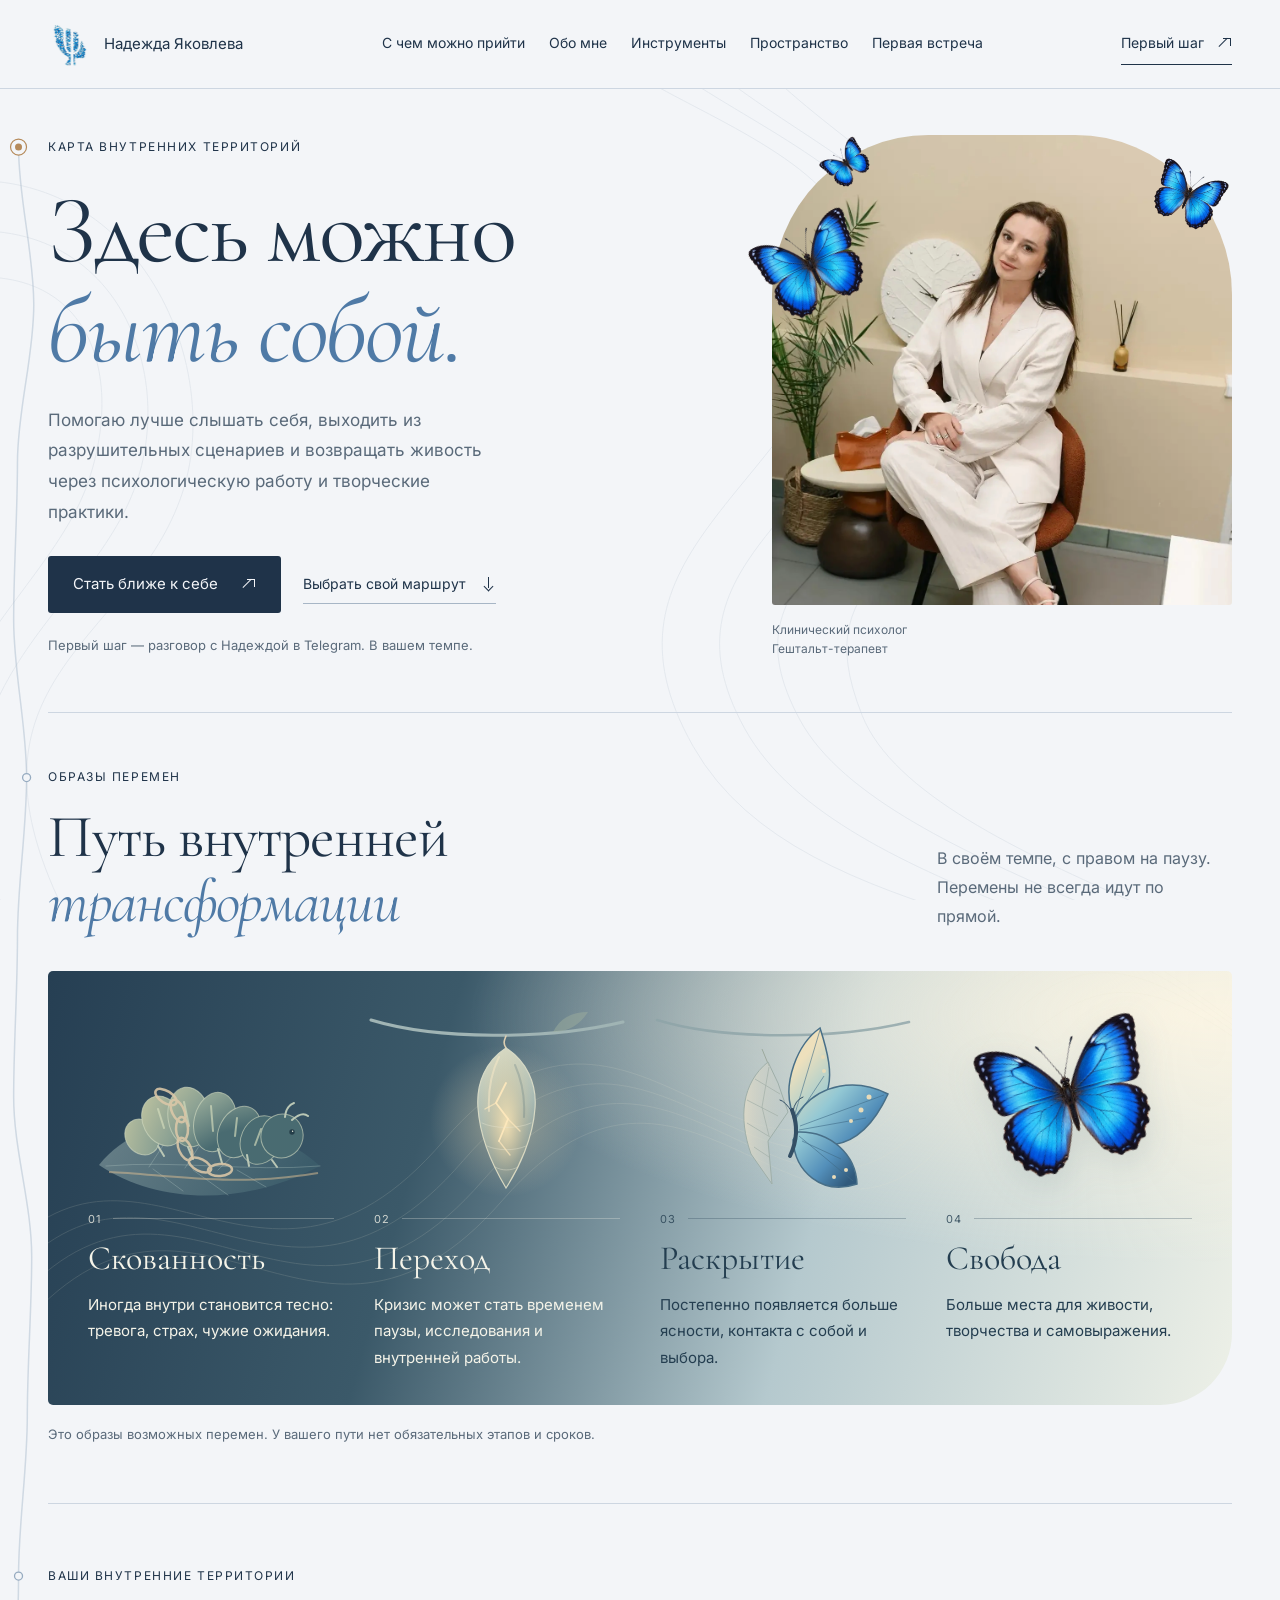
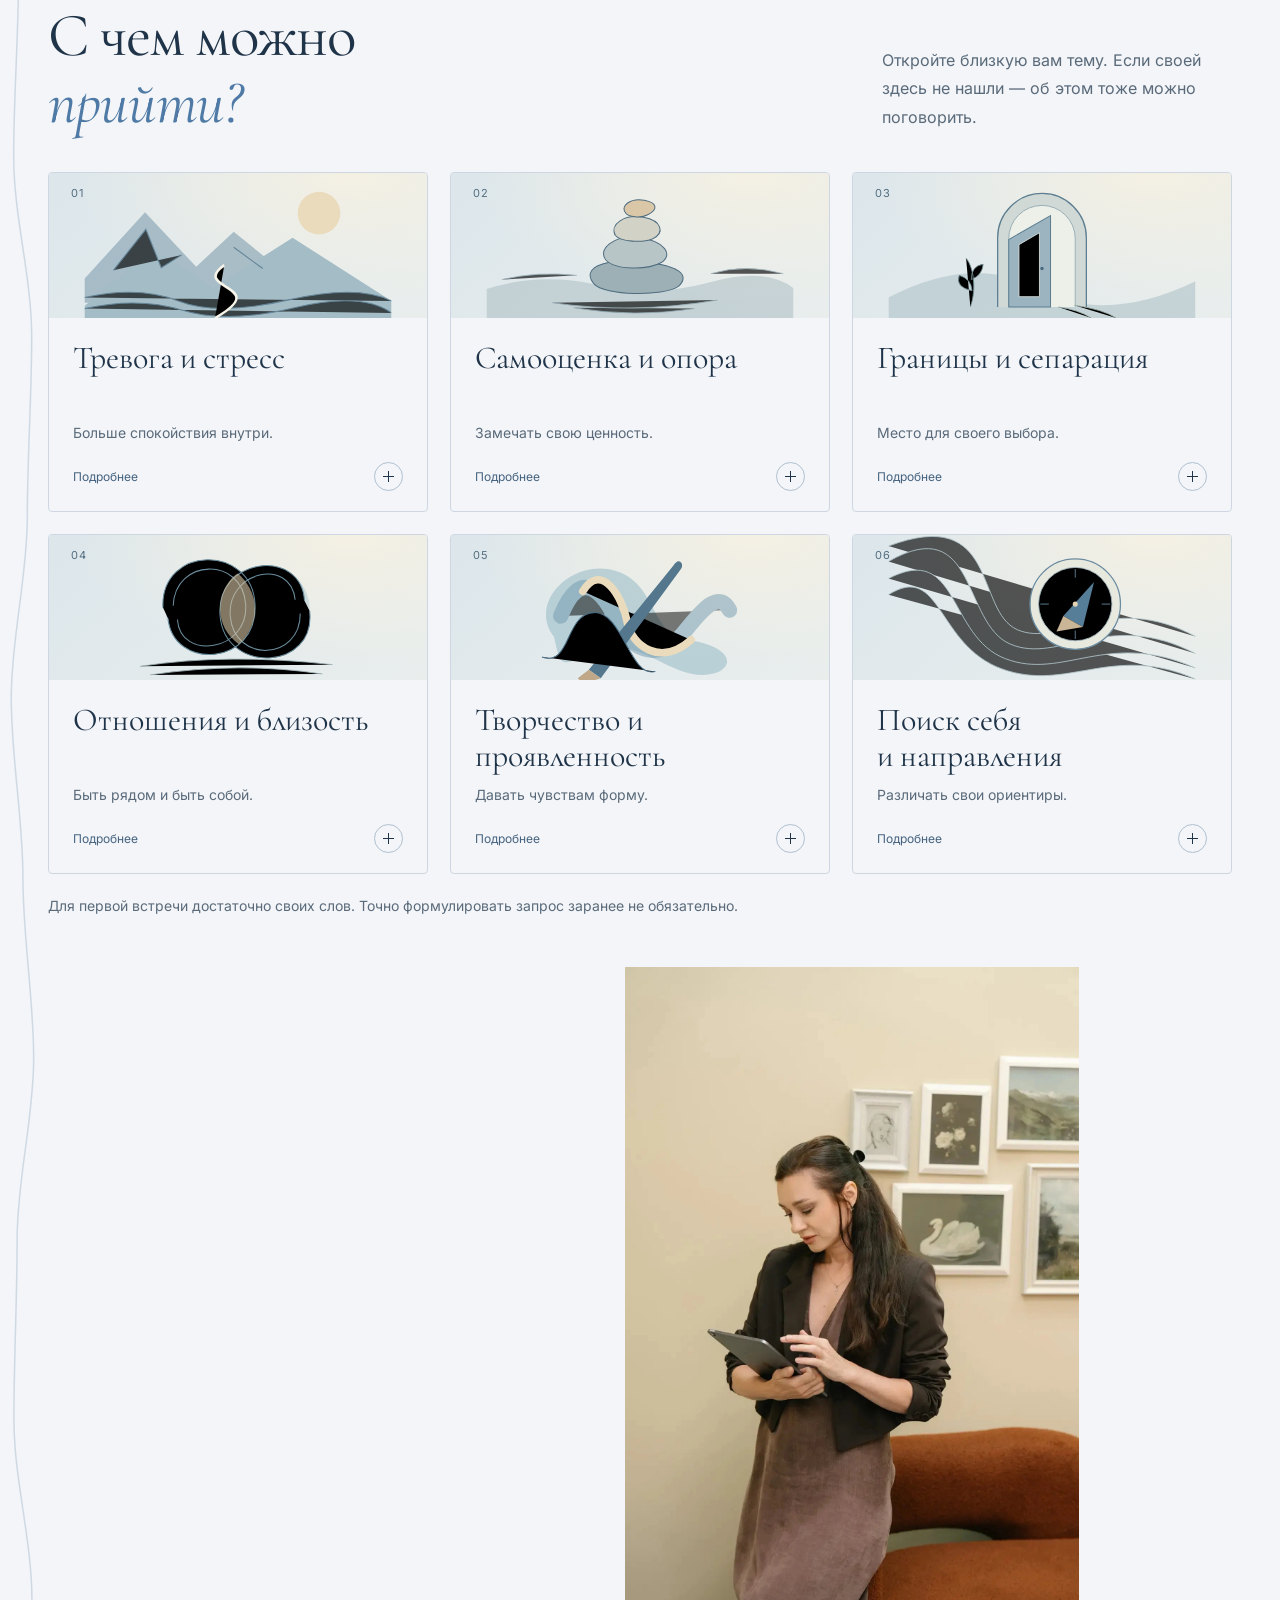
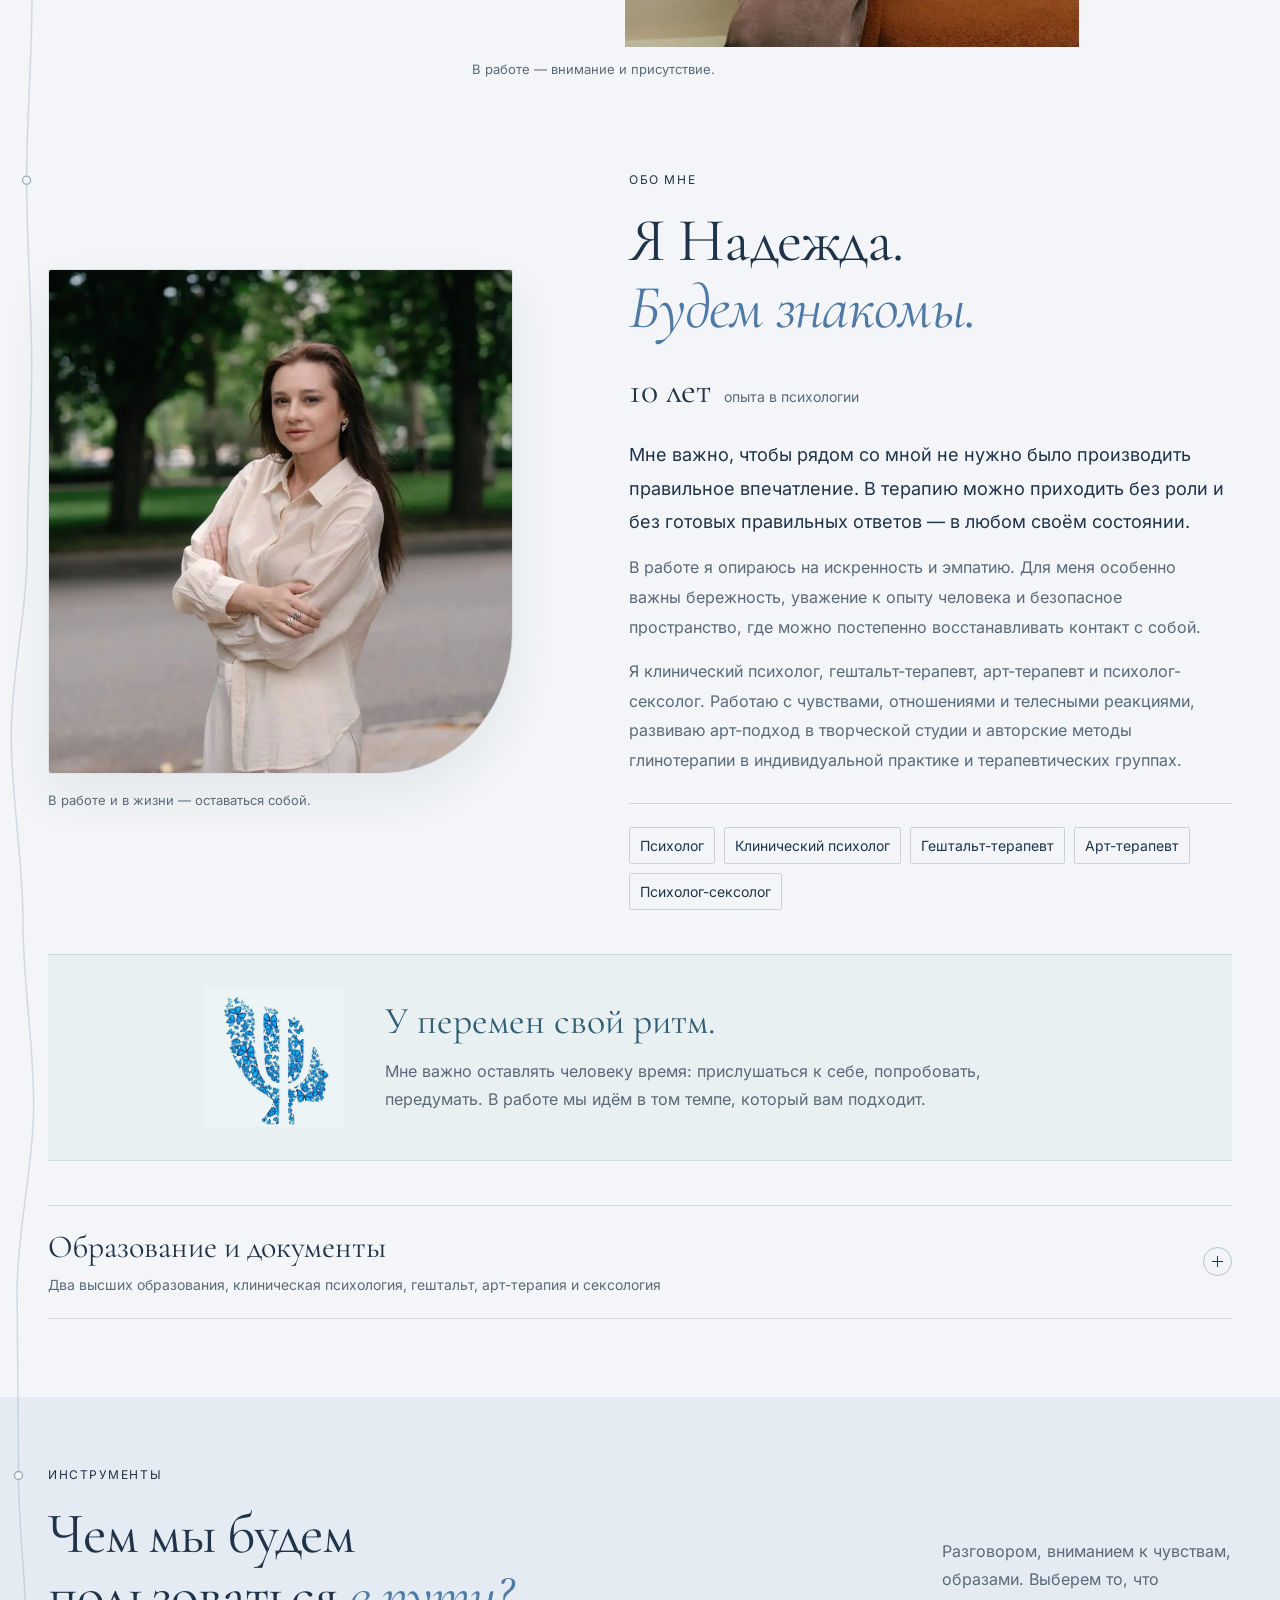
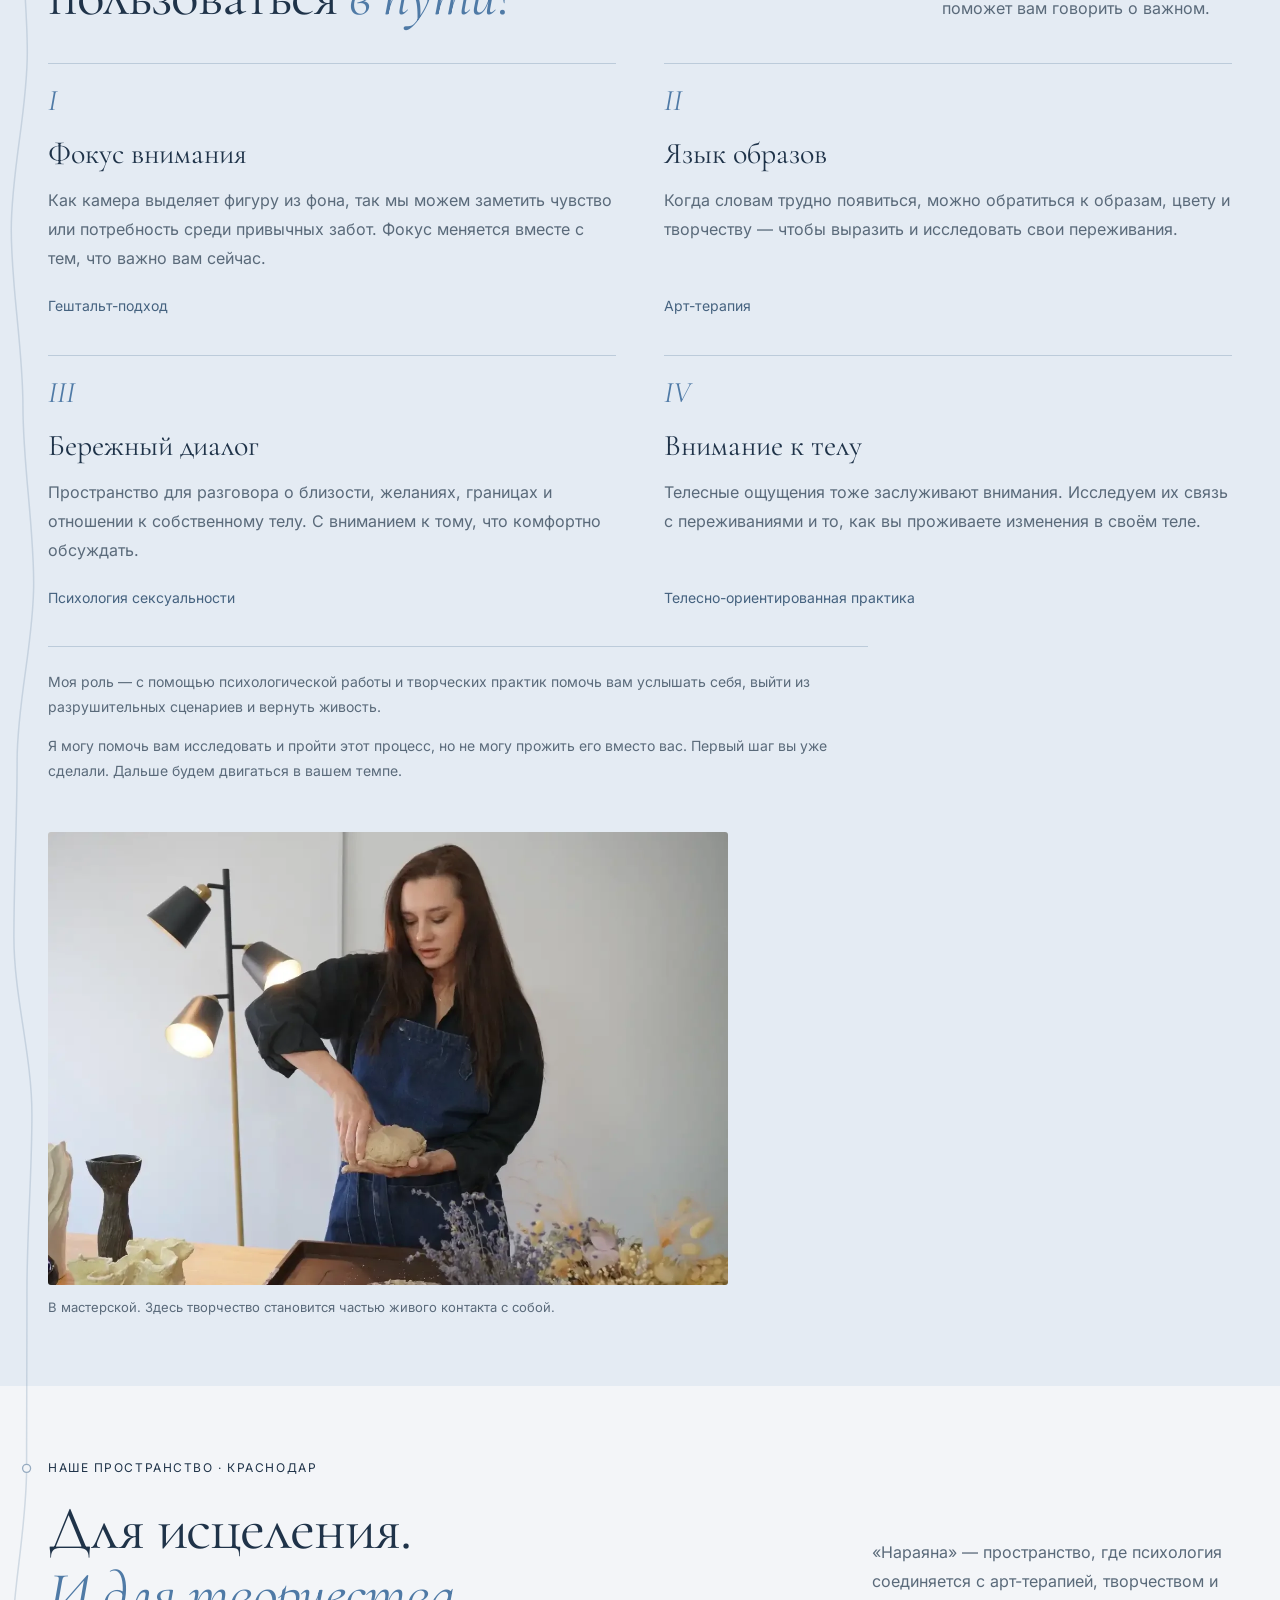
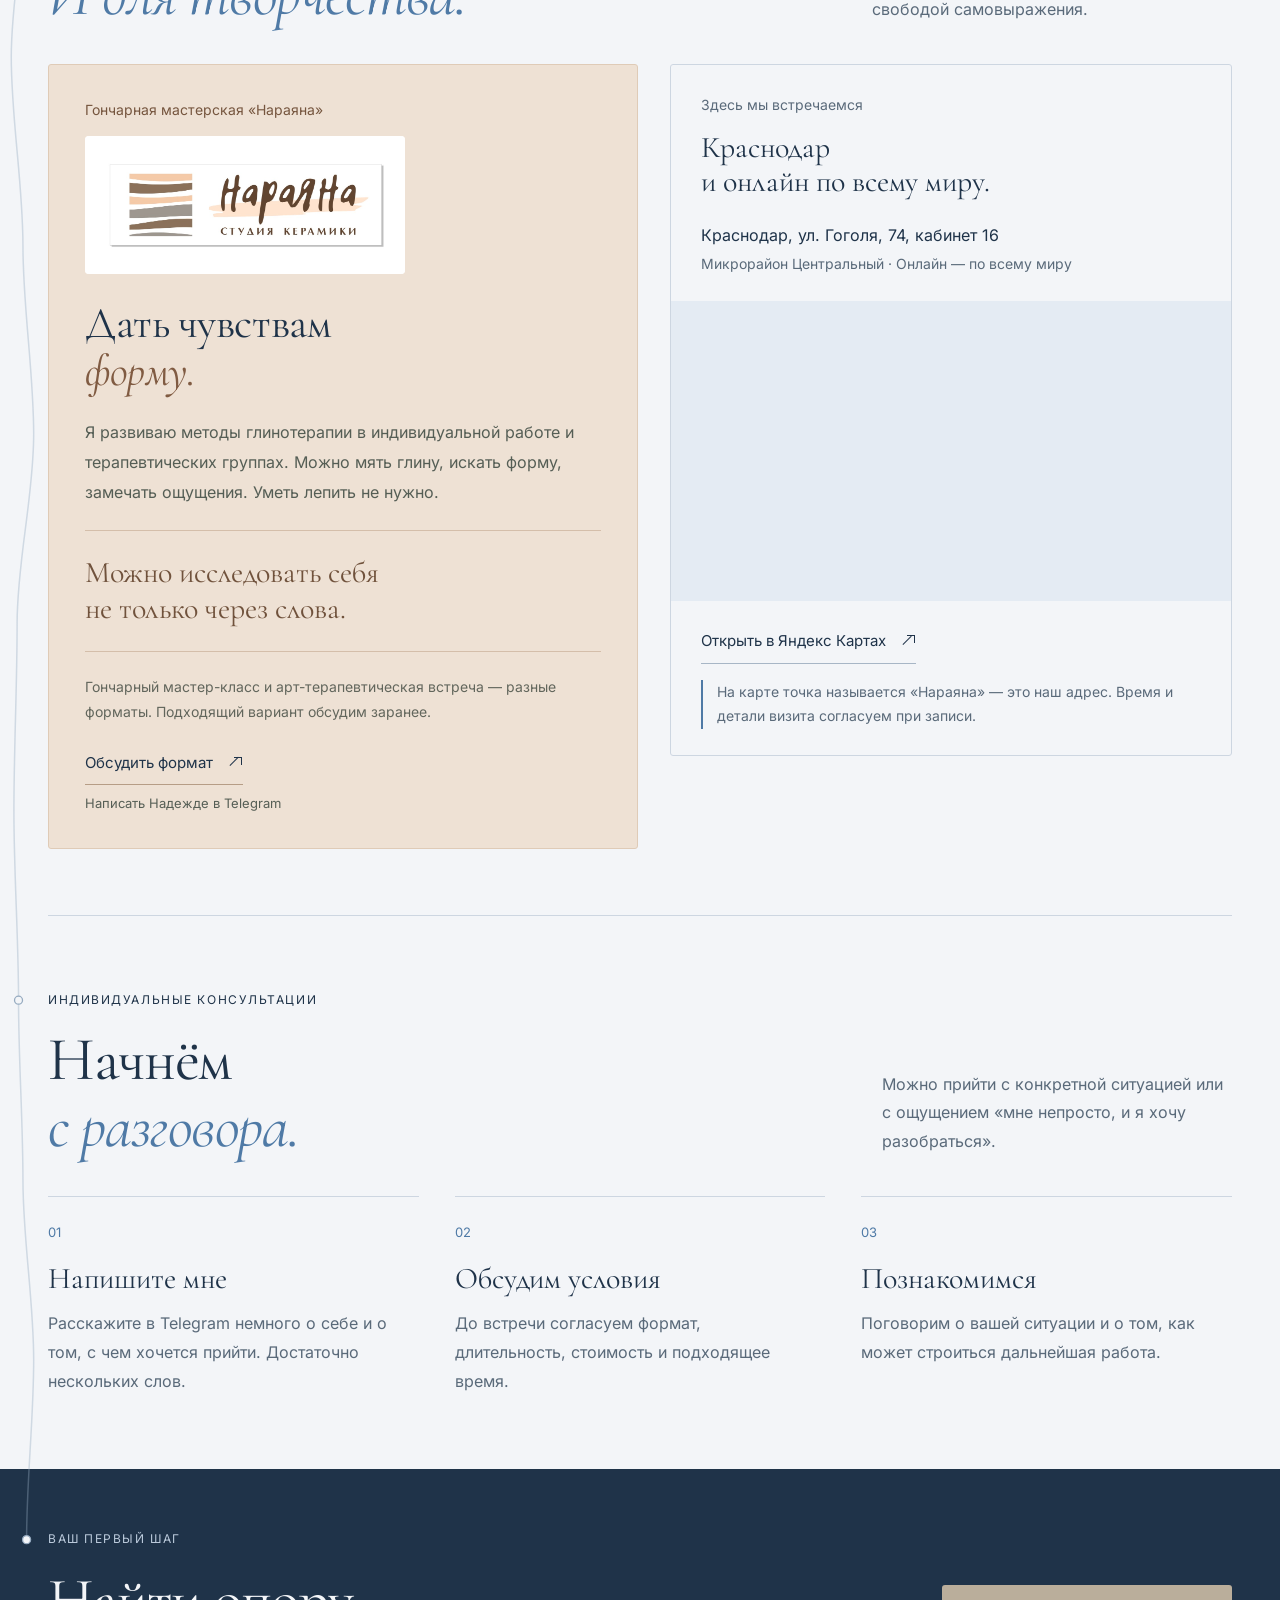
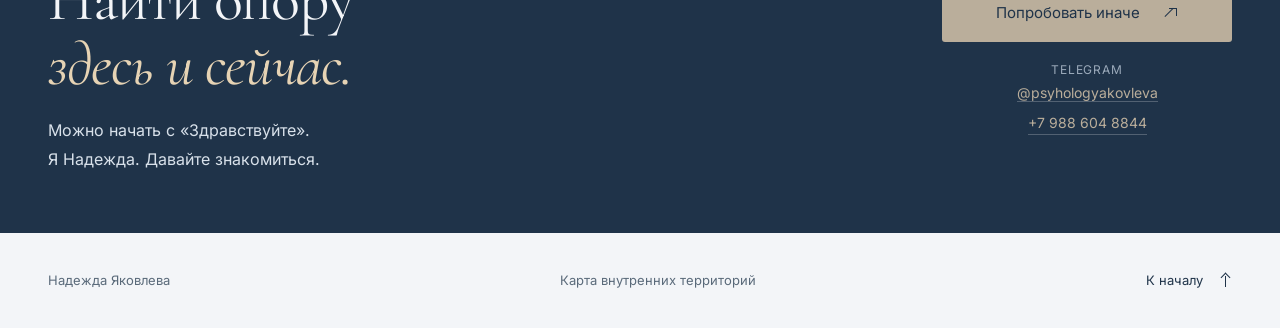
==== commit 6f078d70: "Правки Надежды: тексты, удаление лишнего фото, планшетная верстка" ====
--- a/index.html
+++ b/index.html
@@ -10,25 +10,25 @@
   <meta property="og:type" content="website">
   <meta property="og:locale" content="ru_RU">
   <meta property="og:site_name" content="Надежда Яковлева">
-  <meta property="og:title" content="Надежда Яковлева — клинический психолог">
-  <meta property="og:description" content="Карта внутренних территорий. Бережный разговор, чтобы лучше слышать себя и находить опору.">
+  <meta property="og:title" content="Надежда Яковлева">
+  <meta property="og:description" content="Клинический психолог · Гештальт-терапевт">
   <meta property="og:url" content="https://daridarom.github.io/nadezhda-yakovleva-map/">
-  <meta property="og:image" content="https://daridarom.github.io/nadezhda-yakovleva-map/assets/social-preview-nadezhda-max-20260924.jpg">
-  <meta property="og:image:secure_url" content="https://daridarom.github.io/nadezhda-yakovleva-map/assets/social-preview-nadezhda-max-20260924.jpg">
-  <meta property="og:image:type" content="image/jpeg">
-  <meta property="og:image:width" content="1200">
-  <meta property="og:image:height" content="630">
+  <meta property="og:image" content="https://daridarom.github.io/nadezhda-yakovleva-map/assets/social-preview-nadezhda-approved.png">
+  <meta property="og:image:secure_url" content="https://daridarom.github.io/nadezhda-yakovleva-map/assets/social-preview-nadezhda-approved.png">
+  <meta property="og:image:type" content="image/png">
+  <meta property="og:image:width" content="1731">
+  <meta property="og:image:height" content="909">
   <meta property="og:image:alt" content="Надежда Яковлева — клинический психолог и гештальт-терапевт.">
   <meta name="twitter:card" content="summary_large_image">
-  <meta name="twitter:title" content="Надежда Яковлева — клинический психолог">
-  <meta name="twitter:description" content="Карта внутренних территорий. Бережный разговор, чтобы лучше слышать себя и находить опору.">
-  <meta name="twitter:image" content="https://daridarom.github.io/nadezhda-yakovleva-map/assets/social-preview-nadezhda-max-20260924.jpg">
+  <meta name="twitter:title" content="Надежда Яковлева">
+  <meta name="twitter:description" content="Клинический психолог · Гештальт-терапевт">
+  <meta name="twitter:image" content="https://daridarom.github.io/nadezhda-yakovleva-map/assets/social-preview-nadezhda-approved.png">
   <meta name="twitter:image:alt" content="Надежда Яковлева — клинический психолог и гештальт-терапевт">
   <title>Надежда Яковлева — Карта внутренних территорий</title>
   <link rel="icon" type="image/webp" href="assets/nadezhda-butterfly-mark.webp">
-  <link rel="stylesheet" href="styles.css">
+  <link rel="stylesheet" href="styles.css?v=20260926">
   <script>try{const q=new URLSearchParams(location.search).get("theme");const saved=localStorage.getItem("nadezhda-theme");const t=(q==="blue"||q==="sand")?q:((saved==="blue"||saved==="sand")?saved:"blue");if(t==="blue")document.documentElement.dataset.theme="blue";else delete document.documentElement.dataset.theme;if(q==="blue"||q==="sand")localStorage.setItem("nadezhda-theme",q)}catch(e){}</script>
-  <script src="script.js" defer></script>
+  <script src="script.js?v=20260926" defer></script>
 </head>
 <body>
   <a class="skip-link" href="#main">Перейти к содержанию</a>
@@ -65,11 +65,11 @@
       <div class="hero-copy">
         <p class="eyebrow">Карта внутренних территорий</p>
         <h1 id="hero-title">Здесь можно<br><em>быть собой.</em></h1>
-        <p class="hero-description">Даже если сейчас непросто. Вместе исследуем то, что происходит с вами, — чтобы лучше слышать свои чувства и находить опору в собственном выборе.</p>
+        <p class="hero-description">Помогаю лучше слышать себя, выходить из разрушительных сценариев и возвращать живость через психологическую работу и творческие практики.</p>
         <div class="hero-actions"><a class="button button-dark" href="https://t.me/psyhologyakovleva" target="_blank" rel="noopener noreferrer">Стать ближе к себе <span class="line-icon line-icon-external" aria-hidden="true"></span></a><a class="text-link" href="#map">Выбрать свой маршрут <span class="line-icon line-icon-down" aria-hidden="true"></span></a></div>
         <p class="hero-note">Первый шаг — разговор с Надеждой в Telegram. В вашем темпе.</p>
       </div>
-      <figure class="hero-photo"><div class="portrait-frame"><div class="hero-photo-crop"><img src="assets/portrait-studio.webp" width="1280" height="1920" alt="Надежда Яковлева в кабинете" fetchpriority="high"></div><div class="morpho-scene hero-flight" aria-hidden="true"><span class="morpho-flight butterfly-one"><span class="morpho"><span class="morpho-wing wing-left"></span><span class="morpho-wing wing-right"></span><span class="morpho-body"></span></span></span><span class="morpho-flight butterfly-two"><span class="morpho"><span class="morpho-wing wing-left"></span><span class="morpho-wing wing-right"></span><span class="morpho-body"></span></span></span><span class="morpho-flight butterfly-three"><span class="morpho"><span class="morpho-wing wing-left"></span><span class="morpho-wing wing-right"></span><span class="morpho-body"></span></span></span></div></div><figcaption>Клинический психолог · Гештальт-терапевт</figcaption></figure>
+      <figure class="hero-photo"><div class="portrait-frame"><div class="hero-photo-crop"><img src="assets/portrait-studio.webp" width="1280" height="1920" alt="Надежда Яковлева в кабинете" fetchpriority="high"></div><div class="morpho-scene hero-flight" aria-hidden="true"><span class="morpho-flight butterfly-one"><span class="morpho"><span class="morpho-wing wing-left"></span><span class="morpho-wing wing-right"></span><span class="morpho-body"></span></span></span><span class="morpho-flight butterfly-two"><span class="morpho"><span class="morpho-wing wing-left"></span><span class="morpho-wing wing-right"></span><span class="morpho-body"></span></span></span><span class="morpho-flight butterfly-three"><span class="morpho"><span class="morpho-wing wing-left"></span><span class="morpho-wing wing-right"></span><span class="morpho-body"></span></span></span></div></div><figcaption><span>Клинический психолог</span><span>Гештальт-терапевт</span></figcaption></figure>
     </section>
 
     <section id="transformation" class="transformation-section wrap" aria-labelledby="transformation-title">
@@ -175,10 +175,10 @@
       <article><span class="approach-no" aria-hidden="true">II</span><h3>Язык образов</h3><p>Когда словам трудно появиться, можно обратиться к образам, цвету и творчеству — чтобы выразить и исследовать свои переживания.</p><span class="method-label">Арт-терапия</span></article>
       <article><span class="approach-no" aria-hidden="true">III</span><h3>Бережный диалог</h3><p>Пространство для разговора о близости, желаниях, границах и отношении к собственному телу. С вниманием к тому, что комфортно обсуждать.</p><span class="method-label">Психология сексуальности</span></article>
       <article><span class="approach-no" aria-hidden="true">IV</span><h3>Внимание к телу</h3><p>Телесные ощущения тоже заслуживают внимания. Исследуем их связь с переживаниями и то, как вы проживаете изменения в своём теле.</p><span class="method-label">Телесно-ориентированная практика</span></article>
-    </div><p class="process-note">В этой работе есть место паузам, новым вопросам и изменениям, для которых нужно время.</p></div></section>
+    </div><div class="process-note"><p>Моя роль — с помощью психологической работы и творческих практик помочь вам услышать себя, выйти из разрушительных сценариев и вернуть живость.</p><p>Я могу помочь вам исследовать и пройти этот процесс, но не могу прожить его вместо вас. Первый шаг вы уже сделали. Дальше будем двигаться в вашем темпе.</p></div></div></section>
 
     <section id="space" class="space-section wrap" aria-labelledby="space-title">
-      <div class="section-heading"><div><p class="eyebrow">Наше пространство · Краснодар</p><h2 id="space-title">Для разговора.<br><em>И для творчества.</em></h2></div><p>«Нараяна» — пространство, где психология соединяется с арт-терапией, творчеством и свободой самовыражения.</p></div>
+      <div class="section-heading"><div><p class="eyebrow">Наше пространство · Краснодар</p><h2 id="space-title">Для исцеления.<br><em>И для творчества.</em></h2></div><p>«Нараяна» — пространство, где психология соединяется с арт-терапией, творчеством и свободой самовыражения.</p></div>
       <div class="space-grid">
         <article class="clay-card" aria-labelledby="clay-title">
           <p class="clay-label">Гончарная мастерская «Нараяна»</p>
@@ -198,7 +198,7 @@
       <div class="studio-gallery" aria-label="Фотографии Надежды и мастерской">
         <figure><img src="assets/sea.webp" width="1280" height="1920" alt="Надежда Яковлева с планшетом" loading="lazy"><figcaption>В работе — внимание и присутствие.</figcaption></figure>
         <figure><img src="assets/clay-work.webp" width="1280" height="853" alt="Надежда разминает глину в мастерской" loading="lazy"><figcaption>В мастерской. Здесь творчество становится частью живого контакта с собой.</figcaption></figure>
-        <figure><img src="assets/hands-clay.webp" width="1280" height="1920" alt="Надежда с руками в глине" loading="lazy"></figure>
+        
       </div>
     </section>
 
--- a/styles.css
+++ b/styles.css
@@ -379,3 +379,13 @@
   .contact-details{font-size:.86rem!important}
 }
 @media(max-width:360px){.hero-photo-crop{height:330px}}
+
+/* Feedback from Nadezhda, 26 September 2026. */
+.process-note p + p{margin-top:14px}
+.hero-photo figcaption span{display:block}
+@media(min-width:681px) and (max-width:980px){
+  .hero{grid-template-columns:minmax(0,1.1fr) minmax(0,.9fr);gap:28px}
+  .hero h1{font-size:clamp(3rem,6.2vw,4.25rem)}
+  .hero-description{font-size:1rem;line-height:1.7}
+  .hero-photo-crop{height:390px}
+}
